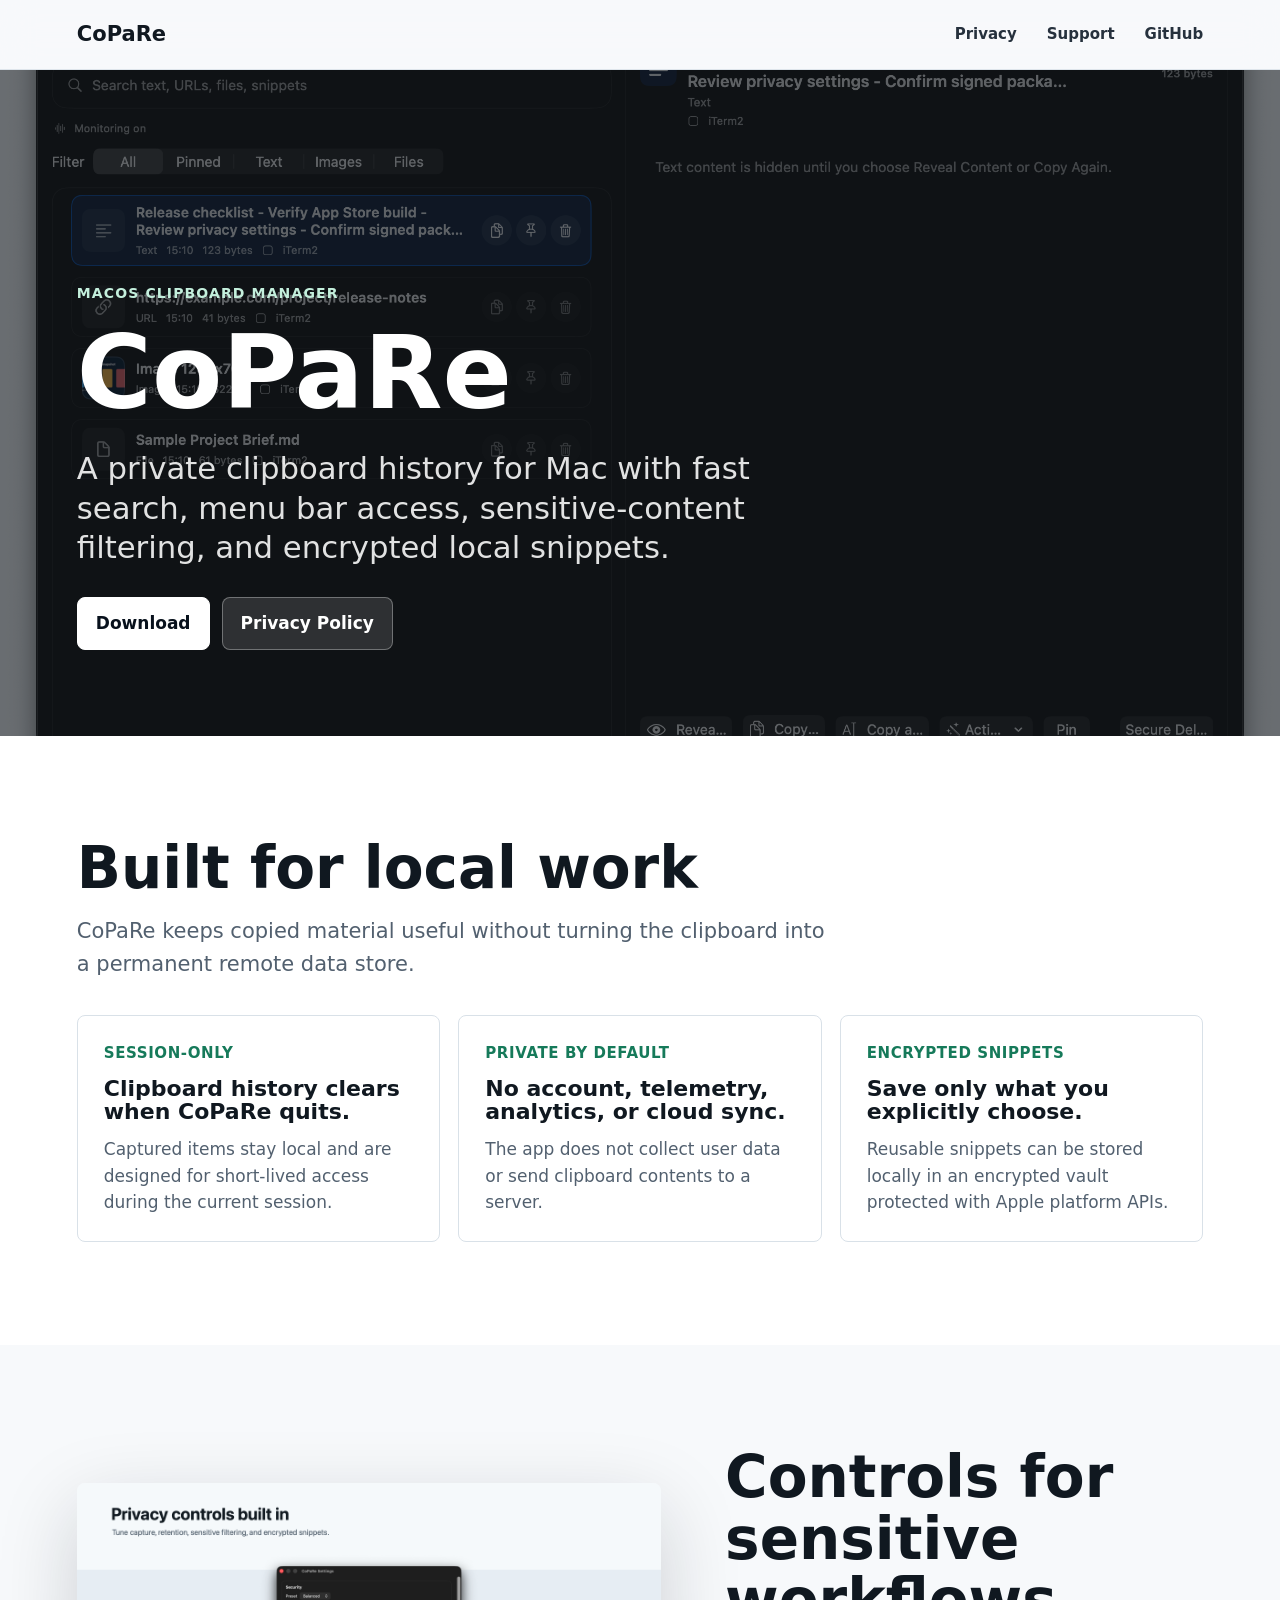
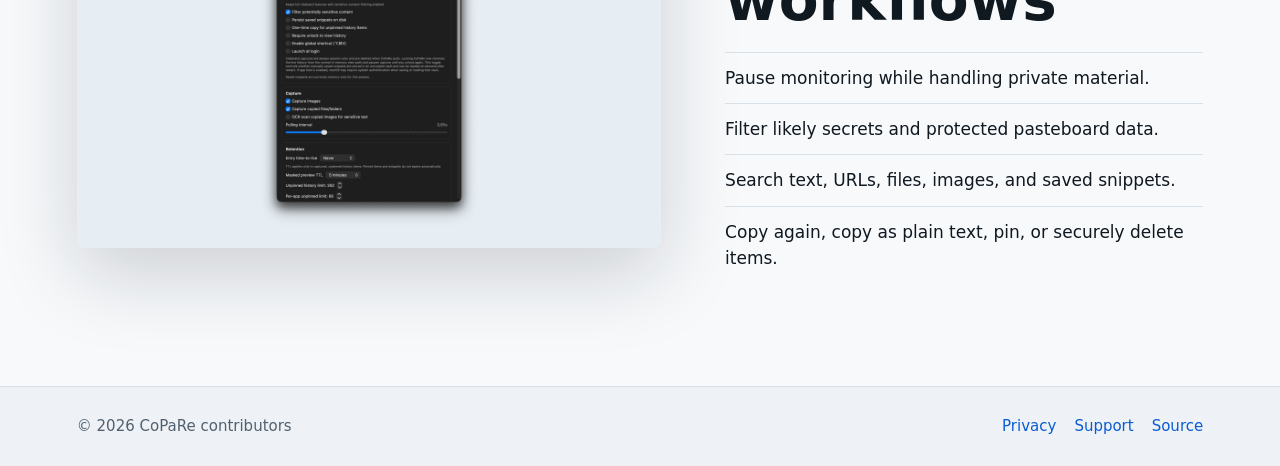
==== site/index.html @ c4c924b7 "docs: add public CoPaRe website pages" ====
<!doctype html>
<html lang="en">
  <head>
    <meta charset="utf-8">
    <meta name="viewport" content="width=device-width, initial-scale=1">
    <title>CoPaRe - Private clipboard for Mac</title>
    <meta name="description" content="CoPaRe is a privacy-first clipboard manager for macOS with session-only history, fast search, menu bar access, and encrypted local snippets.">
    <link rel="canonical" href="https://copare.boscolo.io/">
    <link rel="stylesheet" href="styles.css">
  </head>
  <body>
    <header class="site-header">
      <a class="brand" href="/">CoPaRe</a>
      <nav class="nav" aria-label="Primary navigation">
        <a href="/privacy/">Privacy</a>
        <a href="/support/">Support</a>
        <a href="https://github.com/mane/CoPaRe">GitHub</a>
      </nav>
    </header>

    <main>
      <section class="hero">
        <div class="hero-content">
          <p class="eyebrow">macOS clipboard manager</p>
          <h1>CoPaRe</h1>
          <p class="lead">A private clipboard history for Mac with fast search, menu bar access, sensitive-content filtering, and encrypted local snippets.</p>
          <div class="actions">
            <a class="button primary" href="https://github.com/mane/CoPaRe/releases/latest">Download</a>
            <a class="button" href="/privacy/">Privacy Policy</a>
          </div>
        </div>
      </section>

      <section class="section white">
        <div class="section-heading">
          <h2>Built for local work</h2>
          <p>CoPaRe keeps copied material useful without turning the clipboard into a permanent remote data store.</p>
        </div>
        <div class="feature-grid">
          <article class="feature">
            <strong>Session-only</strong>
            <h3>Clipboard history clears when CoPaRe quits.</h3>
            <p>Captured items stay local and are designed for short-lived access during the current session.</p>
          </article>
          <article class="feature">
            <strong>Private by default</strong>
            <h3>No account, telemetry, analytics, or cloud sync.</h3>
            <p>The app does not collect user data or send clipboard contents to a server.</p>
          </article>
          <article class="feature">
            <strong>Encrypted snippets</strong>
            <h3>Save only what you explicitly choose.</h3>
            <p>Reusable snippets can be stored locally in an encrypted vault protected with Apple platform APIs.</p>
          </article>
        </div>
      </section>

      <section class="section">
        <div class="showcase">
          <img src="assets/copare-privacy-controls.png" alt="CoPaRe privacy and capture settings">
          <div>
            <h2>Controls for sensitive workflows</h2>
            <ul class="plain-list">
              <li>Pause monitoring while handling private material.</li>
              <li>Filter likely secrets and protected pasteboard data.</li>
              <li>Search text, URLs, files, images, and saved snippets.</li>
              <li>Copy again, copy as plain text, pin, or securely delete items.</li>
            </ul>
          </div>
        </div>
      </section>
    </main>

    <footer class="site-footer">
      <span>© 2026 CoPaRe contributors</span>
      <div class="footer-links">
        <a href="/privacy/">Privacy</a>
        <a href="/support/">Support</a>
        <a href="https://github.com/mane/CoPaRe">Source</a>
      </div>
    </footer>
  </body>
</html>
---- site/styles.css ----
:root {
  color-scheme: light;
  --bg: #f7f9fb;
  --surface: #ffffff;
  --ink: #101820;
  --muted: #52606f;
  --line: #d9e1e8;
  --blue: #0a5bd3;
  --green: #167a5a;
  --amber: #9a5b12;
  --shadow: 0 26px 80px rgba(16, 24, 32, 0.18);
  font-family: Inter, ui-sans-serif, system-ui, -apple-system, BlinkMacSystemFont, "Segoe UI", sans-serif;
}

* {
  box-sizing: border-box;
}

html {
  scroll-behavior: smooth;
}

body {
  margin: 0;
  background: var(--bg);
  color: var(--ink);
  font-size: 17px;
  line-height: 1.55;
}

a {
  color: var(--blue);
  text-decoration: none;
}

a:hover {
  text-decoration: underline;
}

.site-header {
  position: sticky;
  top: 0;
  z-index: 10;
  display: flex;
  align-items: center;
  justify-content: space-between;
  gap: 24px;
  padding: 18px clamp(22px, 6vw, 88px);
  background: rgba(247, 249, 251, 0.88);
  border-bottom: 1px solid rgba(217, 225, 232, 0.8);
  backdrop-filter: blur(18px);
}

.brand {
  color: var(--ink);
  font-size: 21px;
  font-weight: 800;
  letter-spacing: 0;
}

.nav {
  display: flex;
  align-items: center;
  gap: clamp(14px, 3vw, 30px);
  font-size: 15px;
  font-weight: 700;
}

.nav a {
  color: #26313d;
}

.hero {
  position: relative;
  min-height: 74svh;
  display: flex;
  align-items: end;
  padding: 0 clamp(22px, 6vw, 88px) clamp(42px, 8vw, 86px);
  overflow: hidden;
  background-image: url("assets/copare-main.png");
  background-position: center 62%;
  background-size: cover;
}

.hero::before {
  content: "";
  position: absolute;
  inset: 0;
  background: rgba(5, 9, 14, 0.58);
}

.hero-content {
  position: relative;
  max-width: 820px;
  color: white;
}

.eyebrow {
  margin: 0 0 14px;
  color: #c4f0dd;
  font-size: 14px;
  font-weight: 800;
  letter-spacing: 0.08em;
  text-transform: uppercase;
}

h1,
h2,
h3 {
  margin: 0;
  line-height: 1.06;
  letter-spacing: 0;
}

h1 {
  font-size: clamp(52px, 8vw, 112px);
}

h2 {
  font-size: clamp(32px, 4.8vw, 58px);
}

h3 {
  font-size: 22px;
}

.lead {
  max-width: 760px;
  margin: 22px 0 0;
  color: rgba(255, 255, 255, 0.88);
  font-size: clamp(21px, 2.4vw, 31px);
  line-height: 1.28;
}

.actions {
  display: flex;
  flex-wrap: wrap;
  gap: 12px;
  margin-top: 30px;
}

.button {
  display: inline-flex;
  align-items: center;
  justify-content: center;
  min-height: 46px;
  padding: 12px 18px;
  border: 1px solid rgba(255, 255, 255, 0.32);
  border-radius: 8px;
  color: white;
  background: rgba(255, 255, 255, 0.13);
  font-weight: 800;
  text-decoration: none;
}

.button:hover {
  background: rgba(255, 255, 255, 0.2);
  text-decoration: none;
}

.button.primary {
  color: #08111c;
  background: white;
  border-color: white;
}

.section {
  padding: clamp(54px, 8vw, 104px) clamp(22px, 6vw, 88px);
}

.section.white {
  background: var(--surface);
}

.section-heading {
  max-width: 920px;
  margin-bottom: 34px;
}

.section-heading p {
  max-width: 760px;
  margin: 16px 0 0;
  color: var(--muted);
  font-size: 21px;
}

.feature-grid {
  display: grid;
  grid-template-columns: repeat(3, minmax(0, 1fr));
  gap: 18px;
}

.feature {
  min-height: 214px;
  padding: 26px;
  border: 1px solid var(--line);
  border-radius: 8px;
  background: var(--surface);
}

.feature strong {
  display: block;
  color: var(--green);
  font-size: 15px;
  letter-spacing: 0.04em;
  text-transform: uppercase;
}

.feature h3 {
  margin-top: 12px;
}

.feature p {
  margin: 13px 0 0;
  color: var(--muted);
}

.showcase {
  display: grid;
  grid-template-columns: minmax(0, 1.1fr) minmax(320px, 0.9fr);
  align-items: center;
  gap: clamp(28px, 5vw, 76px);
}

.showcase img {
  width: 100%;
  height: auto;
  border-radius: 8px;
  box-shadow: var(--shadow);
}

.plain-list {
  margin: 20px 0 0;
  padding: 0;
  list-style: none;
}

.plain-list li {
  padding: 12px 0;
  border-top: 1px solid var(--line);
}

.page-main {
  max-width: 980px;
  margin: 0 auto;
  padding: clamp(46px, 7vw, 86px) 22px 80px;
}

.page-main h1 {
  font-size: clamp(44px, 7vw, 78px);
}

.page-main .eyebrow {
  color: var(--green);
}

.page-lead {
  margin: 18px 0 34px;
  color: var(--muted);
  font-size: 22px;
}

.content-section {
  padding: 30px 0;
  border-top: 1px solid var(--line);
}

.content-section h2,
.support-option h2 {
  font-size: 30px;
}

.content-section p,
.content-section li {
  color: #354250;
}

.content-section ul {
  padding-left: 22px;
}

.callout {
  margin: 28px 0;
  padding: 22px 24px;
  border-left: 5px solid var(--green);
  background: #eef7f2;
  color: #233126;
}

.support-options {
  display: grid;
  grid-template-columns: repeat(2, minmax(0, 1fr));
  gap: 18px;
}

.support-option {
  padding: 24px;
  border: 1px solid var(--line);
  border-radius: 8px;
  background: var(--surface);
}

.site-footer {
  display: flex;
  flex-wrap: wrap;
  justify-content: space-between;
  gap: 18px;
  padding: 28px clamp(22px, 6vw, 88px);
  color: var(--muted);
  background: #eef2f6;
  border-top: 1px solid var(--line);
  font-size: 15px;
}

.footer-links {
  display: flex;
  flex-wrap: wrap;
  gap: 18px;
}

@media (max-width: 860px) {
  .site-header {
    align-items: flex-start;
    flex-direction: column;
  }

  .hero {
    min-height: 72svh;
    background-position: 58% center;
  }

  .feature-grid,
  .showcase,
  .support-options {
    grid-template-columns: 1fr;
  }
}

@media (max-width: 560px) {
  body {
    font-size: 16px;
  }

  .nav {
    width: 100%;
    justify-content: space-between;
    gap: 10px;
    font-size: 14px;
  }

  .actions {
    flex-direction: column;
  }

  .button {
    width: 100%;
  }
}
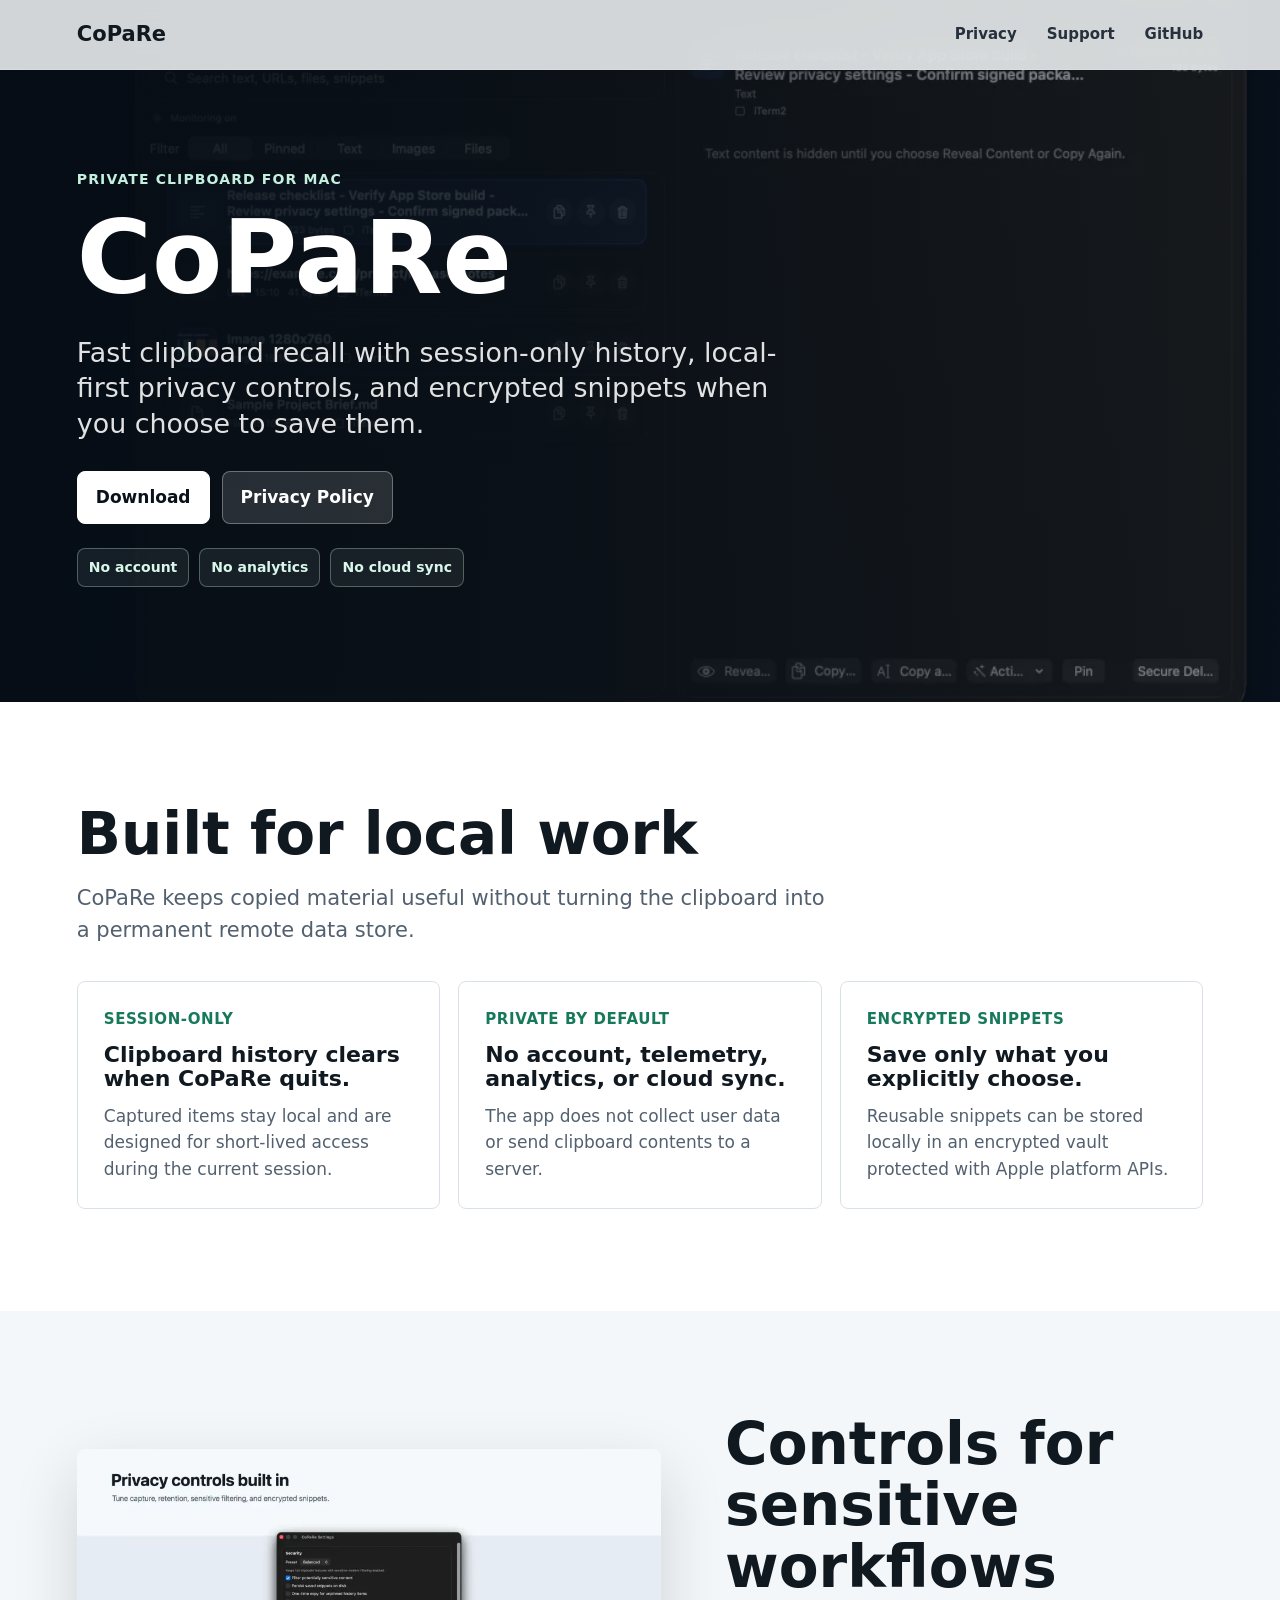
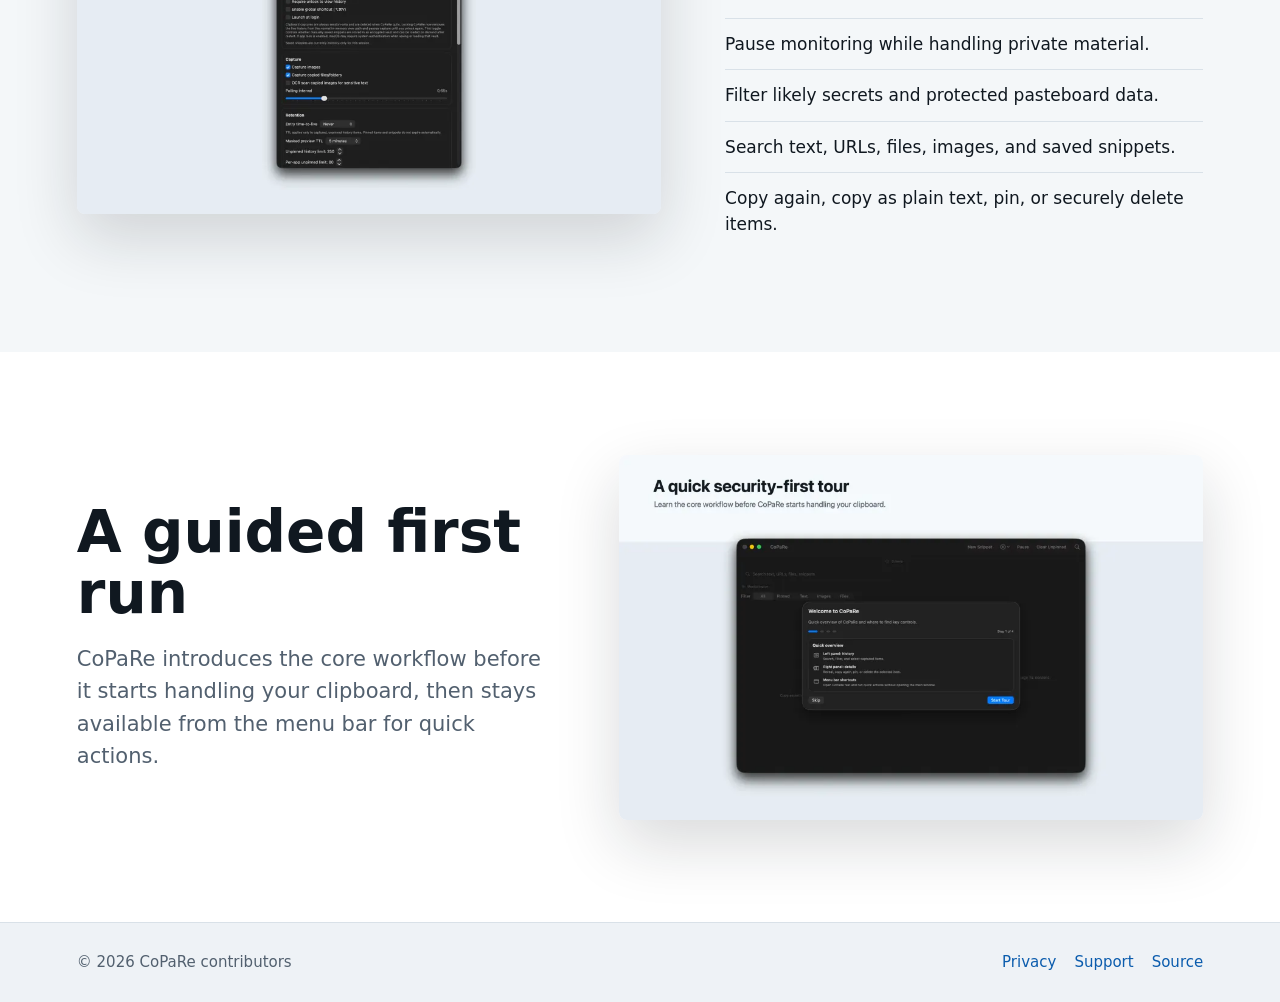
==== commit 09cd4976: "docs: optimize public site visuals and assets" ====
--- a/site/index.html
+++ b/site/index.html
@@ -21,13 +21,18 @@
     <main>
       <section class="hero">
         <div class="hero-content">
-          <p class="eyebrow">macOS clipboard manager</p>
+          <p class="eyebrow">Private clipboard for Mac</p>
           <h1>CoPaRe</h1>
-          <p class="lead">A private clipboard history for Mac with fast search, menu bar access, sensitive-content filtering, and encrypted local snippets.</p>
+          <p class="lead">Fast clipboard recall with session-only history, local-first privacy controls, and encrypted snippets when you choose to save them.</p>
           <div class="actions">
             <a class="button primary" href="https://github.com/mane/CoPaRe/releases/latest">Download</a>
             <a class="button" href="/privacy/">Privacy Policy</a>
           </div>
+          <ul class="hero-points" aria-label="CoPaRe highlights">
+            <li>No account</li>
+            <li>No analytics</li>
+            <li>No cloud sync</li>
+          </ul>
         </div>
       </section>
 
@@ -57,7 +62,15 @@
 
       <section class="section">
         <div class="showcase">
-          <img src="assets/copare-privacy-controls.png" alt="CoPaRe privacy and capture settings">
+          <img
+            src="assets/optimized/copare-privacy-controls-960.webp"
+            srcset="assets/optimized/copare-privacy-controls-960.webp 960w, assets/optimized/copare-privacy-controls-1440.webp 1440w"
+            sizes="(max-width: 860px) 100vw, 52vw"
+            width="1440"
+            height="900"
+            loading="lazy"
+            decoding="async"
+            alt="CoPaRe privacy and capture settings">
           <div>
             <h2>Controls for sensitive workflows</h2>
             <ul class="plain-list">
@@ -67,6 +80,24 @@
               <li>Copy again, copy as plain text, pin, or securely delete items.</li>
             </ul>
           </div>
+        </div>
+      </section>
+
+      <section class="section white">
+        <div class="showcase reverse">
+          <div>
+            <h2>A guided first run</h2>
+            <p class="section-copy">CoPaRe introduces the core workflow before it starts handling your clipboard, then stays available from the menu bar for quick actions.</p>
+          </div>
+          <img
+            src="assets/optimized/copare-onboarding-960.webp"
+            srcset="assets/optimized/copare-onboarding-960.webp 960w, assets/optimized/copare-onboarding-1440.webp 1440w"
+            sizes="(max-width: 860px) 100vw, 52vw"
+            width="1440"
+            height="900"
+            loading="lazy"
+            decoding="async"
+            alt="CoPaRe onboarding tour">
         </div>
       </section>
     </main>
--- a/site/styles.css
+++ b/site/styles.css
@@ -1,14 +1,14 @@
 :root {
   color-scheme: light;
-  --bg: #f7f9fb;
+  --bg: #f4f7f9;
   --surface: #ffffff;
   --ink: #101820;
   --muted: #52606f;
   --line: #d9e1e8;
-  --blue: #0a5bd3;
+  --blue: #0b5cad;
   --green: #167a5a;
   --amber: #9a5b12;
-  --shadow: 0 26px 80px rgba(16, 24, 32, 0.18);
+  --shadow: 0 24px 64px rgba(16, 24, 32, 0.16);
   font-family: Inter, ui-sans-serif, system-ui, -apple-system, BlinkMacSystemFont, "Segoe UI", sans-serif;
 }
 
@@ -38,16 +38,18 @@
 }
 
 .site-header {
-  position: sticky;
+  position: fixed;
   top: 0;
+  left: 0;
+  right: 0;
   z-index: 10;
   display: flex;
   align-items: center;
   justify-content: space-between;
   gap: 24px;
   padding: 18px clamp(22px, 6vw, 88px);
-  background: rgba(247, 249, 251, 0.88);
-  border-bottom: 1px solid rgba(217, 225, 232, 0.8);
+  background: rgba(244, 247, 249, 0.86);
+  border-bottom: 1px solid rgba(217, 225, 232, 0.72);
   backdrop-filter: blur(18px);
 }
 
@@ -72,26 +74,33 @@
 
 .hero {
   position: relative;
-  min-height: 74svh;
-  display: flex;
-  align-items: end;
-  padding: 0 clamp(22px, 6vw, 88px) clamp(42px, 8vw, 86px);
+  min-height: 78svh;
+  display: flex;
+  align-items: center;
+  padding: 98px clamp(22px, 6vw, 88px) 44px;
   overflow: hidden;
-  background-image: url("assets/copare-main.png");
-  background-position: center 62%;
-  background-size: cover;
+  background-color: #08111c;
+  background-image:
+    linear-gradient(90deg, rgba(5, 12, 20, 0.94) 0%, rgba(5, 12, 20, 0.76) 42%, rgba(5, 12, 20, 0.18) 100%),
+    image-set(
+      url("assets/optimized/copare-main-960.webp") 1x,
+      url("assets/optimized/copare-main-1440.webp") 2x
+    );
+  background-position: center, right 54%;
+  background-repeat: no-repeat;
+  background-size: cover, min(1320px, 92vw) auto;
 }
 
 .hero::before {
   content: "";
   position: absolute;
   inset: 0;
-  background: rgba(5, 9, 14, 0.58);
+  background: linear-gradient(180deg, rgba(8, 17, 28, 0.1), rgba(8, 17, 28, 0.22));
 }
 
 .hero-content {
   position: relative;
-  max-width: 820px;
+  max-width: 760px;
   color: white;
 }
 
@@ -113,7 +122,7 @@
 }
 
 h1 {
-  font-size: clamp(52px, 8vw, 112px);
+  font-size: clamp(54px, 8vw, 104px);
 }
 
 h2 {
@@ -125,11 +134,11 @@
 }
 
 .lead {
-  max-width: 760px;
+  max-width: 720px;
   margin: 22px 0 0;
   color: rgba(255, 255, 255, 0.88);
-  font-size: clamp(21px, 2.4vw, 31px);
-  line-height: 1.28;
+  font-size: clamp(20px, 2.1vw, 28px);
+  line-height: 1.32;
 }
 
 .actions {
@@ -164,6 +173,25 @@
   border-color: white;
 }
 
+.hero-points {
+  display: flex;
+  flex-wrap: wrap;
+  gap: 10px;
+  margin: 24px 0 0;
+  padding: 0;
+  list-style: none;
+}
+
+.hero-points li {
+  padding: 8px 11px;
+  border: 1px solid rgba(196, 240, 221, 0.32);
+  border-radius: 8px;
+  color: #d8f7ea;
+  background: rgba(196, 240, 221, 0.08);
+  font-size: 14px;
+  font-weight: 800;
+}
+
 .section {
   padding: clamp(54px, 8vw, 104px) clamp(22px, 6vw, 88px);
 }
@@ -222,11 +250,21 @@
   gap: clamp(28px, 5vw, 76px);
 }
 
+.showcase.reverse {
+  grid-template-columns: minmax(320px, 0.9fr) minmax(0, 1.1fr);
+}
+
 .showcase img {
   width: 100%;
   height: auto;
   border-radius: 8px;
   box-shadow: var(--shadow);
+}
+
+.section-copy {
+  margin: 18px 0 0;
+  color: var(--muted);
+  font-size: 21px;
 }
 
 .plain-list {
@@ -322,15 +360,25 @@
   .site-header {
     align-items: flex-start;
     flex-direction: column;
+    position: static;
   }
 
   .hero {
-    min-height: 72svh;
-    background-position: 58% center;
+    min-height: 76svh;
+    padding-top: 54px;
+    background-image:
+      linear-gradient(180deg, rgba(5, 12, 20, 0.88) 0%, rgba(5, 12, 20, 0.78) 48%, rgba(5, 12, 20, 0.36) 100%),
+      image-set(
+        url("assets/optimized/copare-main-960.webp") 1x,
+        url("assets/optimized/copare-main-1440.webp") 2x
+      );
+    background-position: center, 58% center;
+    background-size: cover, auto 78%;
   }
 
   .feature-grid,
   .showcase,
+  .showcase.reverse,
   .support-options {
     grid-template-columns: 1fr;
   }
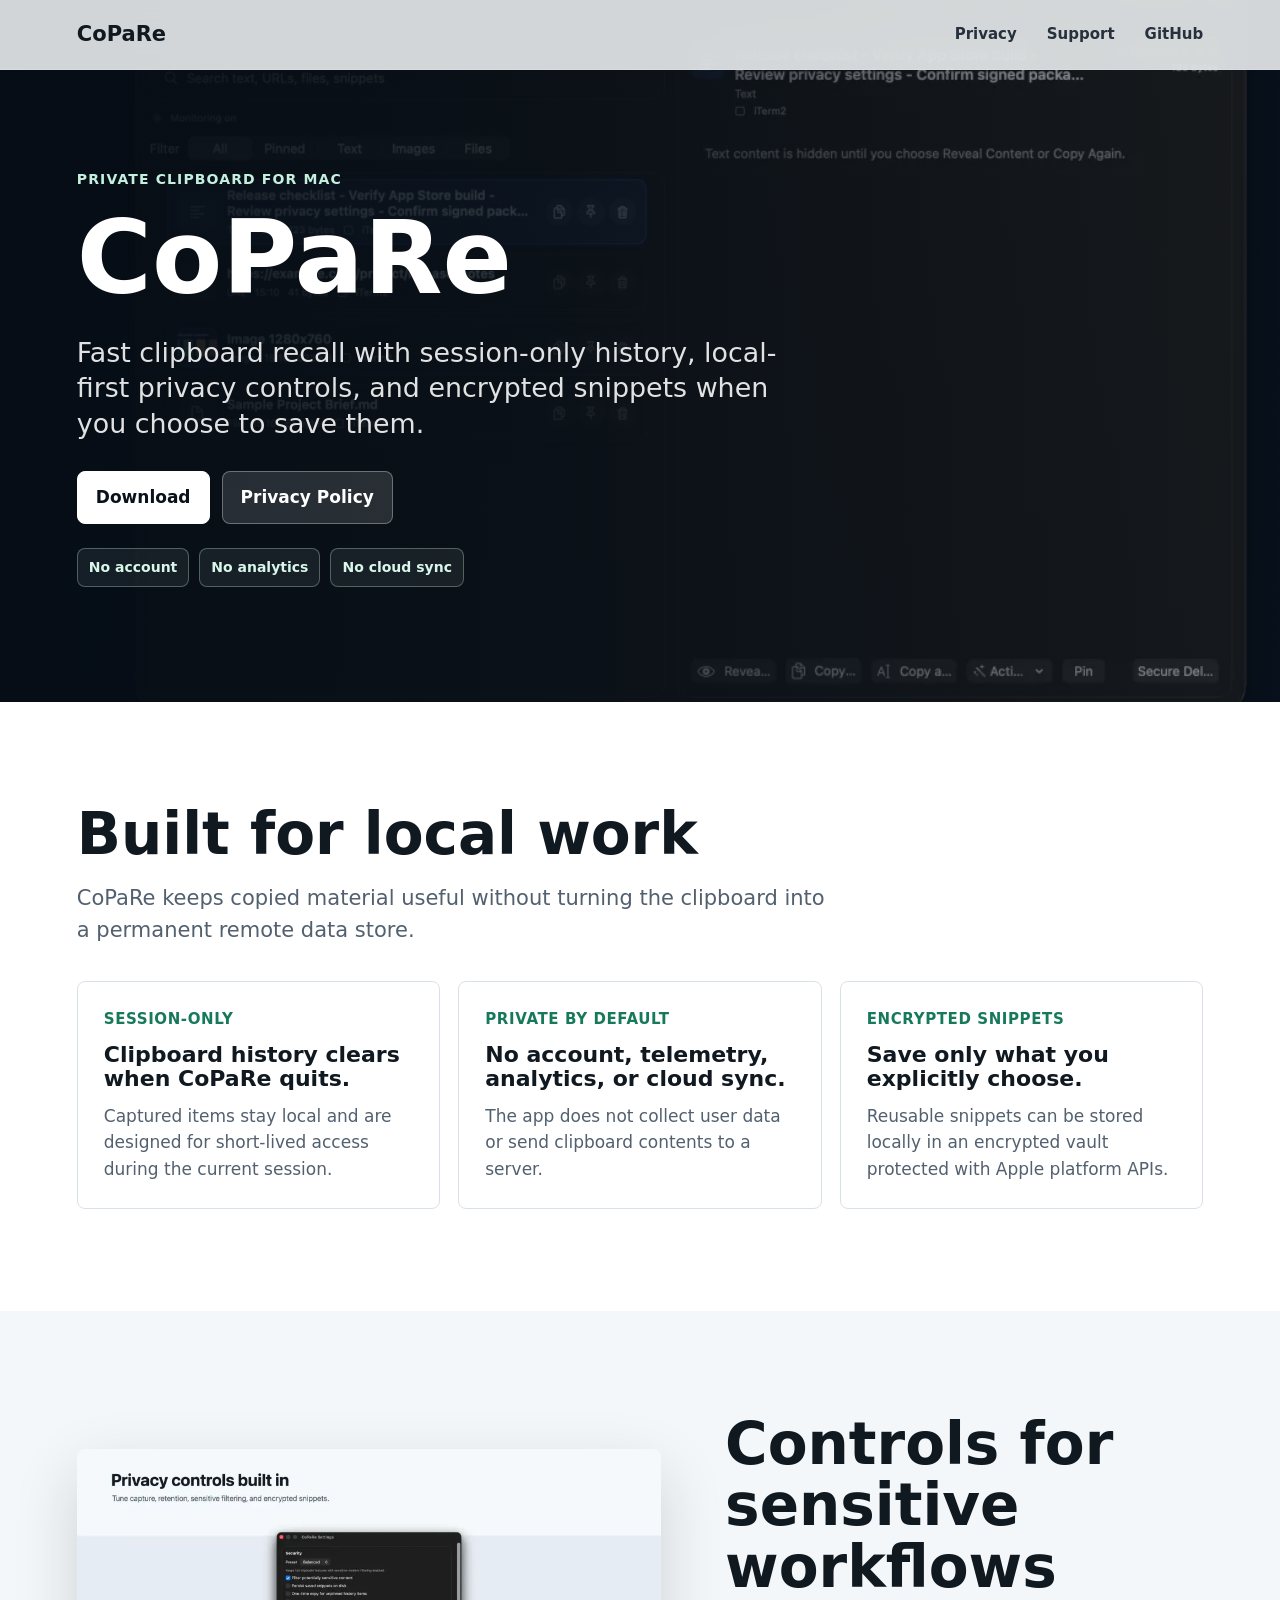
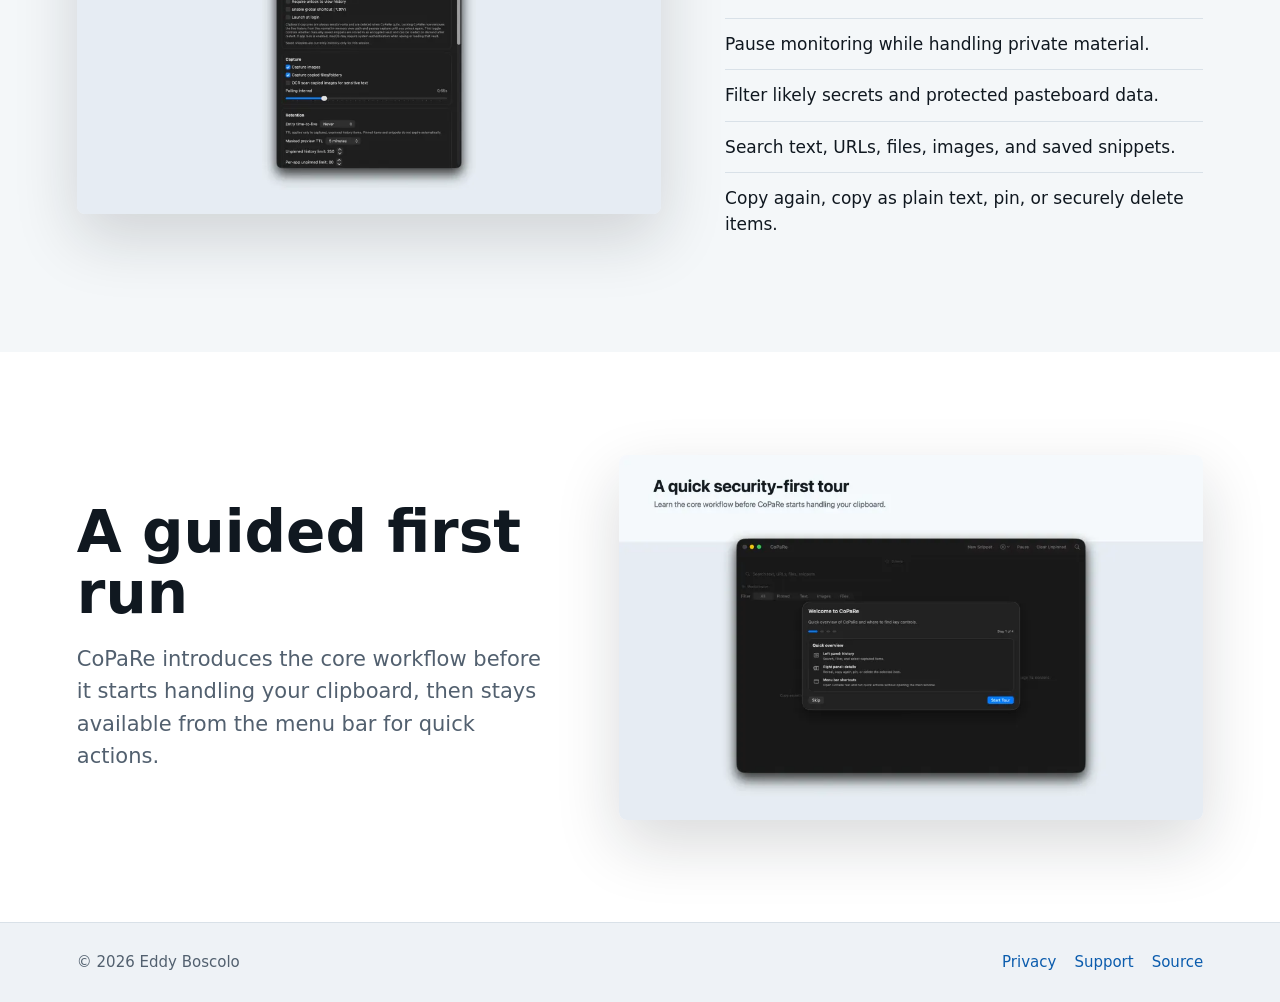
==== commit e7040820: "docs: update copyright owner" ====
--- a/site/index.html
+++ b/site/index.html
@@ -103,7 +103,7 @@
     </main>
 
     <footer class="site-footer">
-      <span>© 2026 CoPaRe contributors</span>
+      <span>© 2026 Eddy Boscolo</span>
       <div class="footer-links">
         <a href="/privacy/">Privacy</a>
         <a href="/support/">Support</a>
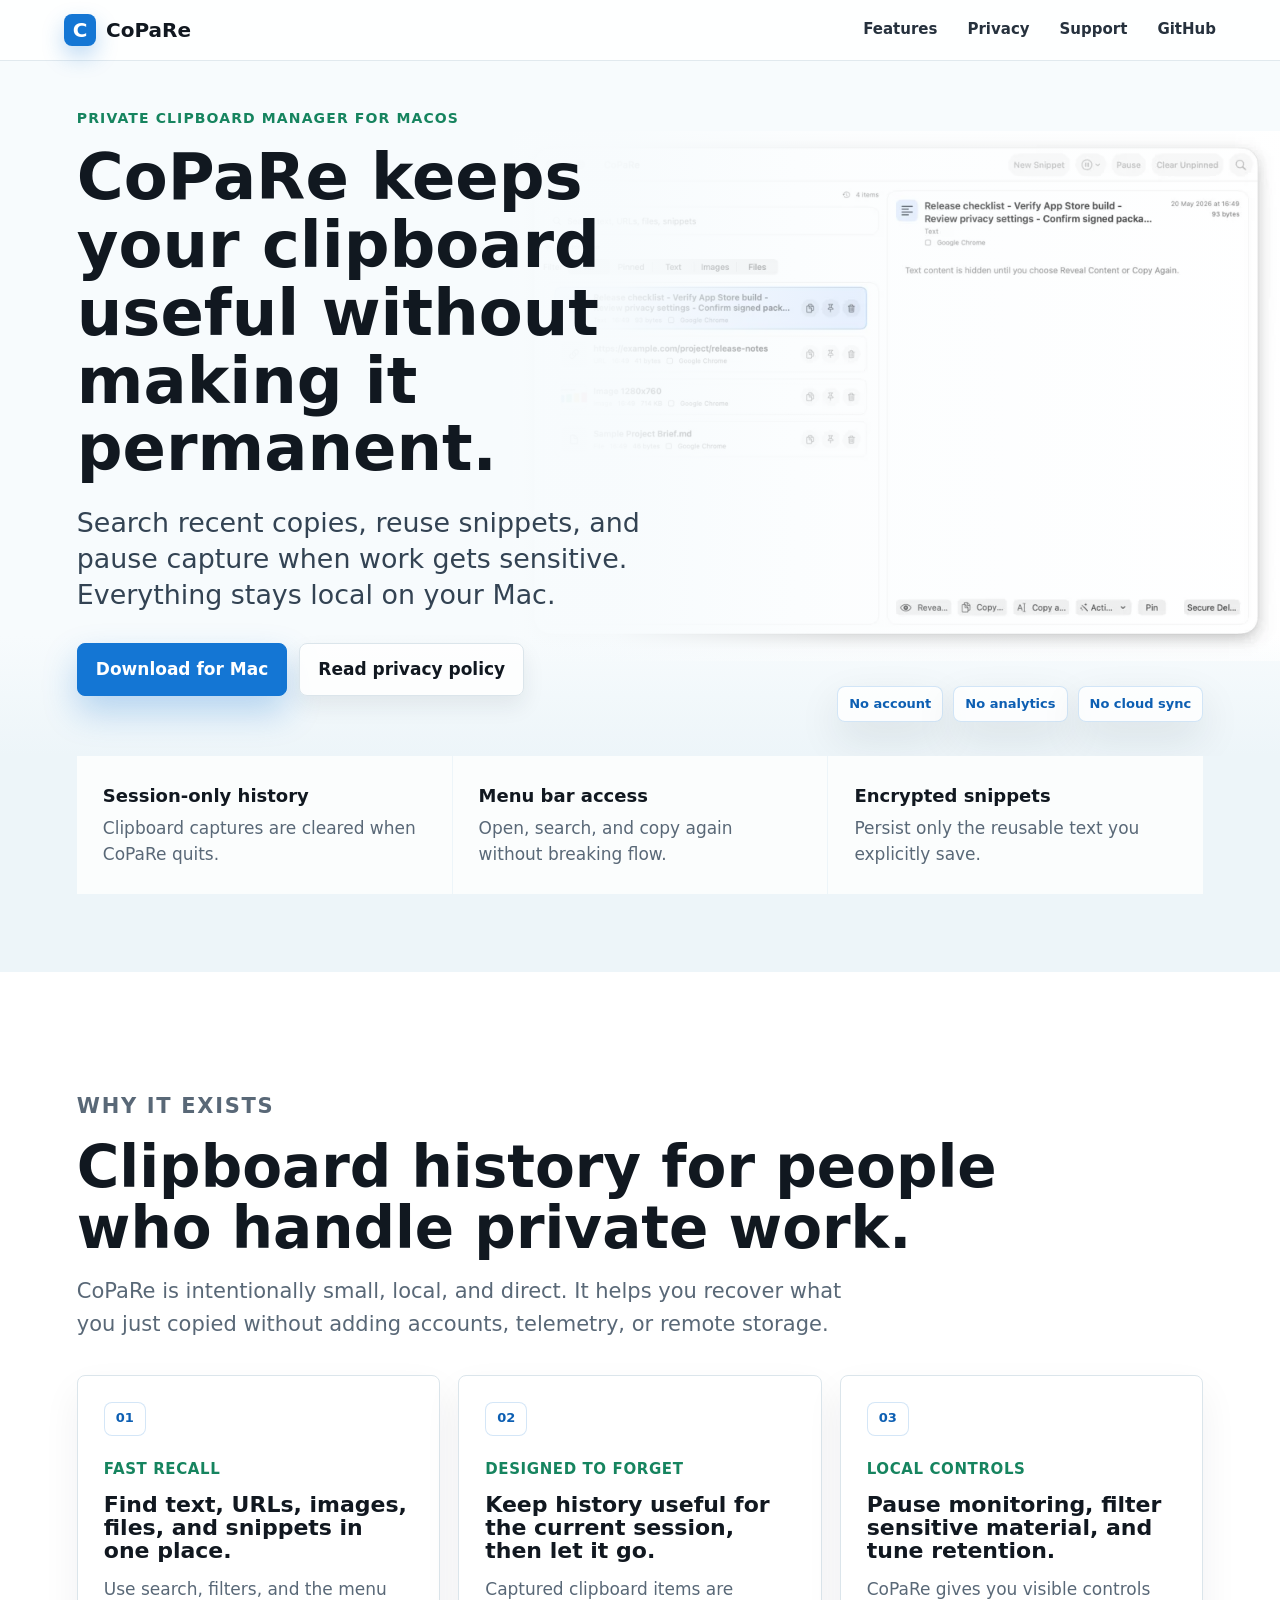
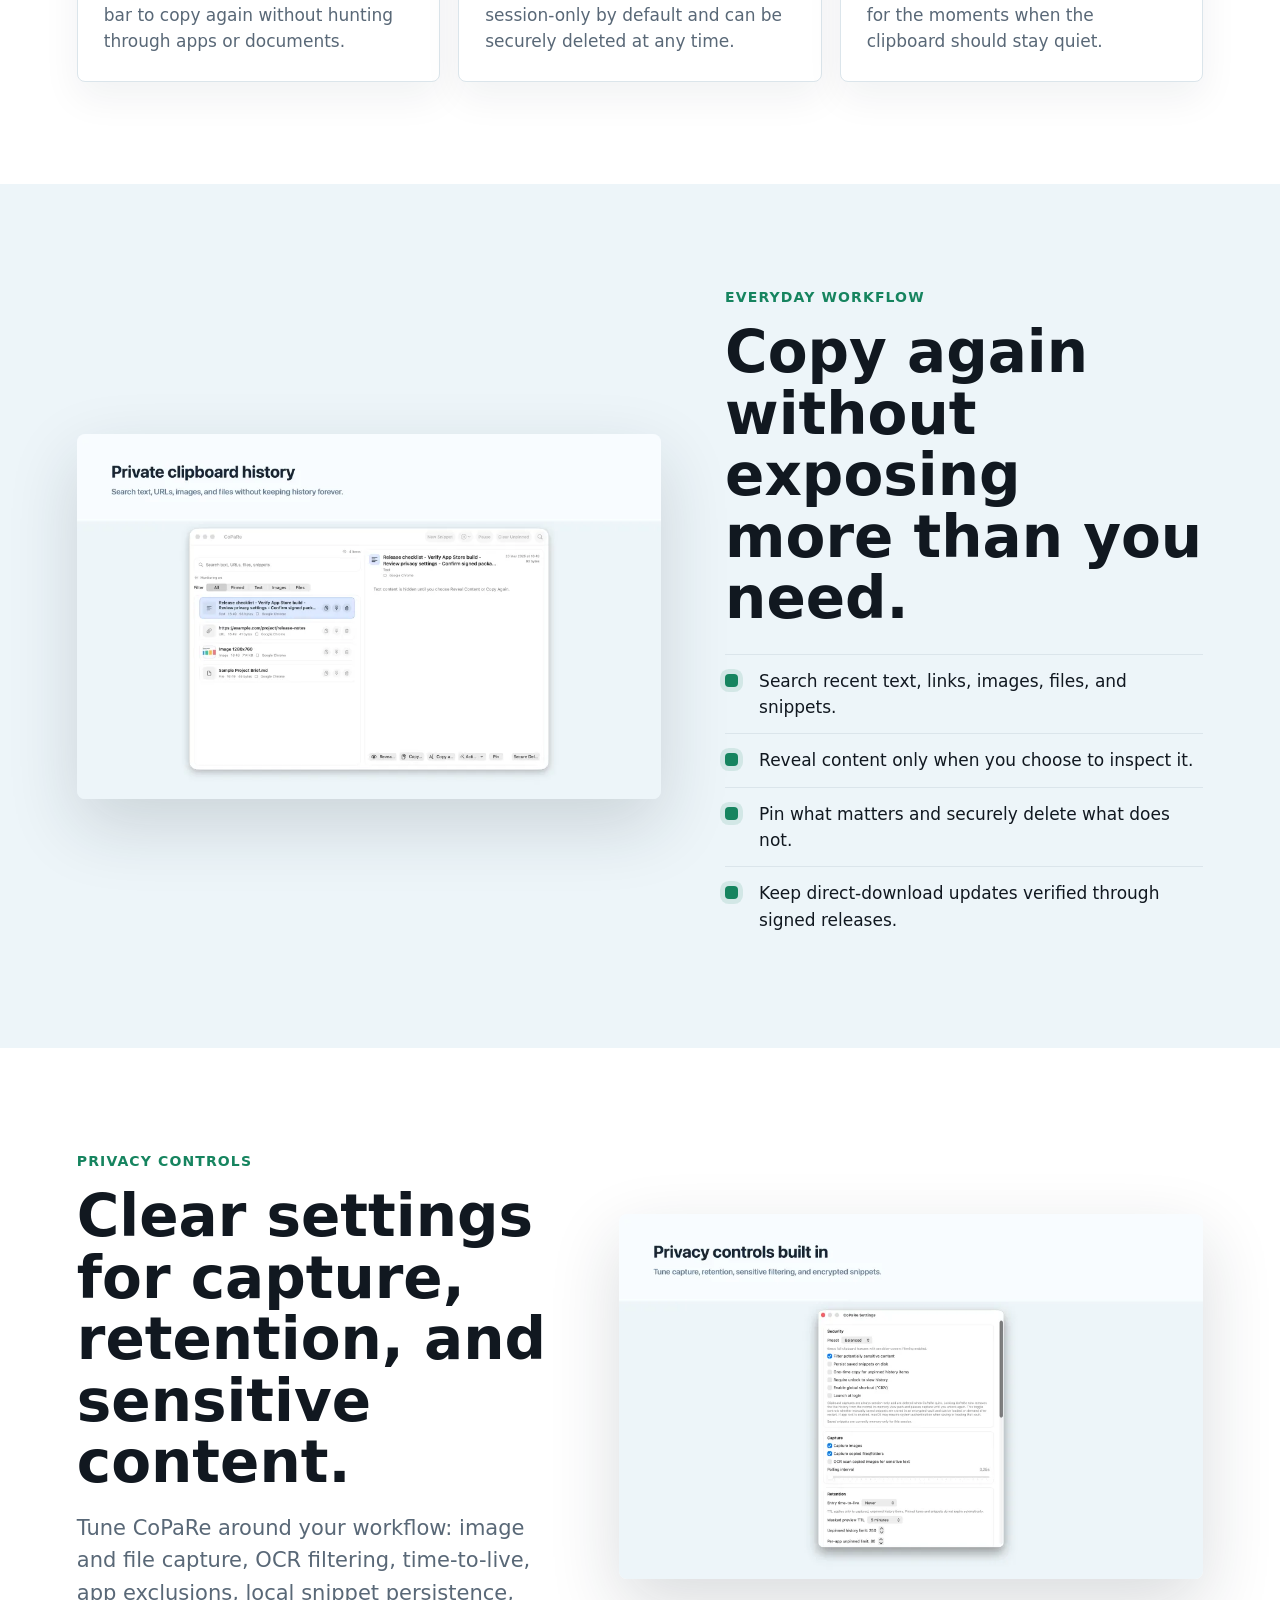
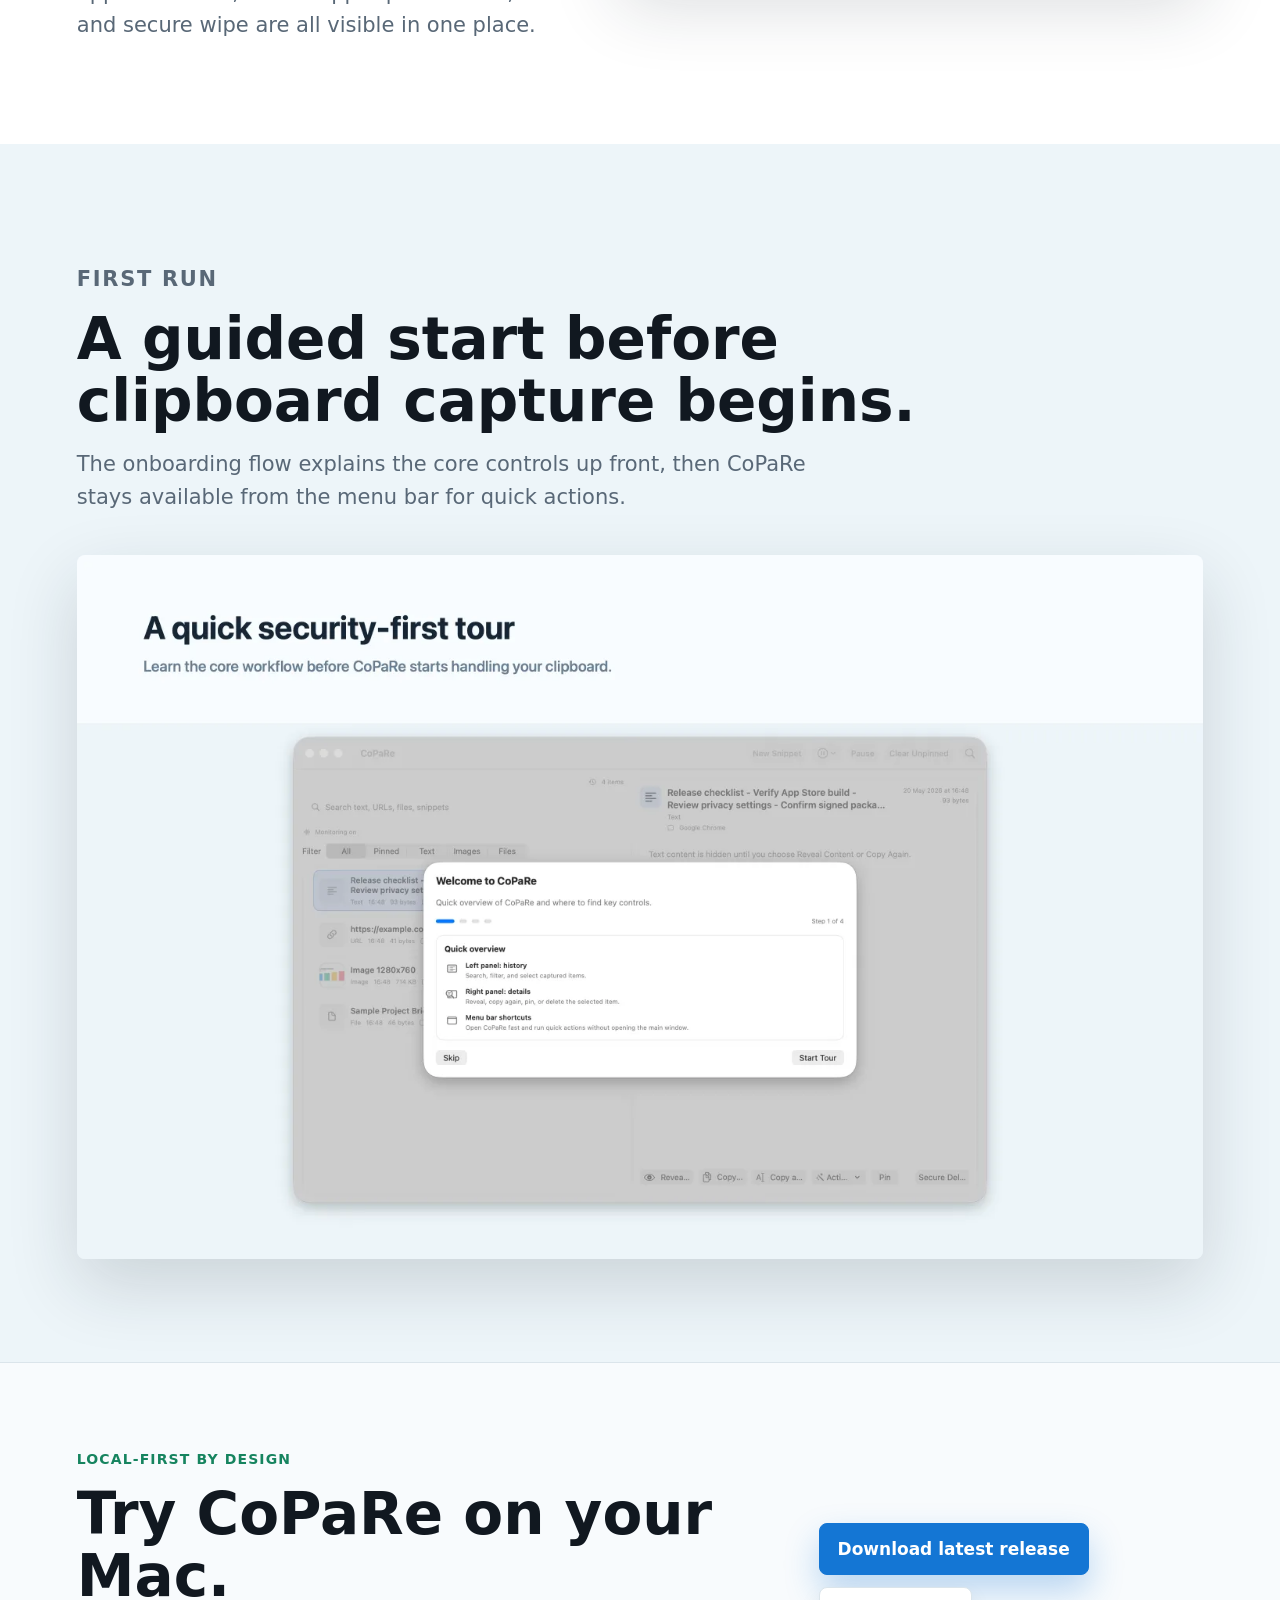
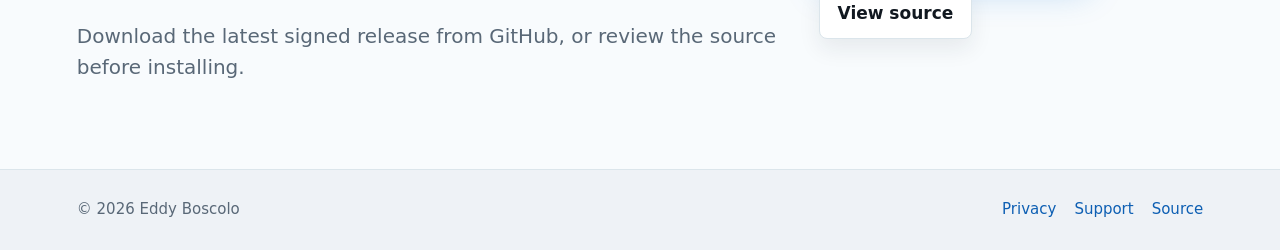
==== commit 4caccf14: "site: refresh light landing page" ====
--- a/site/index.html
+++ b/site/index.html
@@ -6,12 +6,17 @@
     <title>CoPaRe - Private clipboard for Mac</title>
     <meta name="description" content="CoPaRe is a privacy-first clipboard manager for macOS with session-only history, fast search, menu bar access, and encrypted local snippets.">
     <link rel="canonical" href="https://copare.boscolo.io/">
+    <link rel="icon" href="/favicon.svg" type="image/svg+xml">
     <link rel="stylesheet" href="styles.css">
   </head>
   <body>
     <header class="site-header">
-      <a class="brand" href="/">CoPaRe</a>
+      <a class="brand" href="/" aria-label="CoPaRe home">
+        <span class="brand-mark">C</span>
+        <span>CoPaRe</span>
+      </a>
       <nav class="nav" aria-label="Primary navigation">
+        <a href="#features">Features</a>
         <a href="/privacy/">Privacy</a>
         <a href="/support/">Support</a>
         <a href="https://github.com/mane/CoPaRe">GitHub</a>
@@ -21,63 +26,87 @@
     <main>
       <section class="hero">
         <div class="hero-content">
-          <p class="eyebrow">Private clipboard for Mac</p>
-          <h1>CoPaRe</h1>
-          <p class="lead">Fast clipboard recall with session-only history, local-first privacy controls, and encrypted snippets when you choose to save them.</p>
-          <div class="actions">
-            <a class="button primary" href="https://github.com/mane/CoPaRe/releases/latest">Download</a>
-            <a class="button" href="/privacy/">Privacy Policy</a>
+          <p class="eyebrow">Private clipboard manager for macOS</p>
+          <h1>CoPaRe keeps your clipboard useful without making it permanent.</h1>
+          <p class="lead">Search recent copies, reuse snippets, and pause capture when work gets sensitive. Everything stays local on your Mac.</p>
+          <div class="actions" aria-label="Primary actions">
+            <a class="button primary" href="https://github.com/mane/CoPaRe/releases/latest">Download for Mac</a>
+            <a class="button" href="/privacy/">Read privacy policy</a>
           </div>
-          <ul class="hero-points" aria-label="CoPaRe highlights">
-            <li>No account</li>
-            <li>No analytics</li>
-            <li>No cloud sync</li>
-          </ul>
+        </div>
+
+        <div class="hero-proof" aria-label="CoPaRe privacy highlights">
+          <span>No account</span>
+          <span>No analytics</span>
+          <span>No cloud sync</span>
         </div>
       </section>
 
-      <section class="section white">
+      <section class="intro-strip" aria-label="CoPaRe essentials">
+        <div>
+          <strong>Session-only history</strong>
+          <span>Clipboard captures are cleared when CoPaRe quits.</span>
+        </div>
+        <div>
+          <strong>Menu bar access</strong>
+          <span>Open, search, and copy again without breaking flow.</span>
+        </div>
+        <div>
+          <strong>Encrypted snippets</strong>
+          <span>Persist only the reusable text you explicitly save.</span>
+        </div>
+      </section>
+
+      <section class="section white" id="features">
         <div class="section-heading">
-          <h2>Built for local work</h2>
-          <p>CoPaRe keeps copied material useful without turning the clipboard into a permanent remote data store.</p>
+          <p class="eyebrow">Why it exists</p>
+          <h2>Clipboard history for people who handle private work.</h2>
+          <p>CoPaRe is intentionally small, local, and direct. It helps you recover what you just copied without adding accounts, telemetry, or remote storage.</p>
         </div>
         <div class="feature-grid">
           <article class="feature">
-            <strong>Session-only</strong>
-            <h3>Clipboard history clears when CoPaRe quits.</h3>
-            <p>Captured items stay local and are designed for short-lived access during the current session.</p>
+            <span class="feature-icon">01</span>
+            <strong>Fast recall</strong>
+            <h3>Find text, URLs, images, files, and snippets in one place.</h3>
+            <p>Use search, filters, and the menu bar to copy again without hunting through apps or documents.</p>
           </article>
           <article class="feature">
-            <strong>Private by default</strong>
-            <h3>No account, telemetry, analytics, or cloud sync.</h3>
-            <p>The app does not collect user data or send clipboard contents to a server.</p>
+            <span class="feature-icon">02</span>
+            <strong>Designed to forget</strong>
+            <h3>Keep history useful for the current session, then let it go.</h3>
+            <p>Captured clipboard items are session-only by default and can be securely deleted at any time.</p>
           </article>
           <article class="feature">
-            <strong>Encrypted snippets</strong>
-            <h3>Save only what you explicitly choose.</h3>
-            <p>Reusable snippets can be stored locally in an encrypted vault protected with Apple platform APIs.</p>
+            <span class="feature-icon">03</span>
+            <strong>Local controls</strong>
+            <h3>Pause monitoring, filter sensitive material, and tune retention.</h3>
+            <p>CoPaRe gives you visible controls for the moments when the clipboard should stay quiet.</p>
           </article>
         </div>
       </section>
 
-      <section class="section">
+      <section class="section product-band">
         <div class="showcase">
-          <img
-            src="assets/optimized/copare-privacy-controls-960.webp"
-            srcset="assets/optimized/copare-privacy-controls-960.webp 960w, assets/optimized/copare-privacy-controls-1440.webp 1440w"
-            sizes="(max-width: 860px) 100vw, 52vw"
-            width="1440"
-            height="900"
-            loading="lazy"
-            decoding="async"
-            alt="CoPaRe privacy and capture settings">
-          <div>
-            <h2>Controls for sensitive workflows</h2>
+          <picture>
+            <source
+              srcset="assets/optimized/copare-main-960.webp 960w, assets/optimized/copare-main-1440.webp 1440w"
+              sizes="(max-width: 900px) 100vw, 58vw">
+            <img
+              src="assets/optimized/copare-main-1440.webp"
+              width="1440"
+              height="900"
+              loading="lazy"
+              decoding="async"
+              alt="CoPaRe light mode clipboard history window with demo clipboard items">
+          </picture>
+          <div class="showcase-copy">
+            <p class="eyebrow">Everyday workflow</p>
+            <h2>Copy again without exposing more than you need.</h2>
             <ul class="plain-list">
-              <li>Pause monitoring while handling private material.</li>
-              <li>Filter likely secrets and protected pasteboard data.</li>
-              <li>Search text, URLs, files, images, and saved snippets.</li>
-              <li>Copy again, copy as plain text, pin, or securely delete items.</li>
+              <li>Search recent text, links, images, files, and snippets.</li>
+              <li>Reveal content only when you choose to inspect it.</li>
+              <li>Pin what matters and securely delete what does not.</li>
+              <li>Keep direct-download updates verified through signed releases.</li>
             </ul>
           </div>
         </div>
@@ -85,19 +114,55 @@
 
       <section class="section white">
         <div class="showcase reverse">
-          <div>
-            <h2>A guided first run</h2>
-            <p class="section-copy">CoPaRe introduces the core workflow before it starts handling your clipboard, then stays available from the menu bar for quick actions.</p>
+          <div class="showcase-copy">
+            <p class="eyebrow">Privacy controls</p>
+            <h2>Clear settings for capture, retention, and sensitive content.</h2>
+            <p class="section-copy">Tune CoPaRe around your workflow: image and file capture, OCR filtering, time-to-live, app exclusions, local snippet persistence, and secure wipe are all visible in one place.</p>
           </div>
+          <picture>
+            <source
+              srcset="assets/optimized/copare-privacy-controls-960.webp 960w, assets/optimized/copare-privacy-controls-1440.webp 1440w"
+              sizes="(max-width: 900px) 100vw, 46vw">
+            <img
+              src="assets/optimized/copare-privacy-controls-1440.webp"
+              width="1440"
+              height="900"
+              loading="lazy"
+              decoding="async"
+              alt="CoPaRe light mode privacy and capture settings">
+          </picture>
+        </div>
+      </section>
+
+      <section class="section split-band">
+        <div class="section-heading compact">
+          <p class="eyebrow">First run</p>
+          <h2>A guided start before clipboard capture begins.</h2>
+          <p>The onboarding flow explains the core controls up front, then CoPaRe stays available from the menu bar for quick actions.</p>
+        </div>
+        <picture class="wide-shot">
+          <source
+            srcset="assets/optimized/copare-onboarding-960.webp 960w, assets/optimized/copare-onboarding-1440.webp 1440w"
+            sizes="100vw">
           <img
-            src="assets/optimized/copare-onboarding-960.webp"
-            srcset="assets/optimized/copare-onboarding-960.webp 960w, assets/optimized/copare-onboarding-1440.webp 1440w"
-            sizes="(max-width: 860px) 100vw, 52vw"
+            src="assets/optimized/copare-onboarding-1440.webp"
             width="1440"
             height="900"
             loading="lazy"
             decoding="async"
-            alt="CoPaRe onboarding tour">
+            alt="CoPaRe light mode onboarding tour">
+        </picture>
+      </section>
+
+      <section class="cta-band">
+        <div>
+          <p class="eyebrow">Local-first by design</p>
+          <h2>Try CoPaRe on your Mac.</h2>
+          <p>Download the latest signed release from GitHub, or review the source before installing.</p>
+        </div>
+        <div class="actions">
+          <a class="button primary" href="https://github.com/mane/CoPaRe/releases/latest">Download latest release</a>
+          <a class="button" href="https://github.com/mane/CoPaRe">View source</a>
         </div>
       </section>
     </main>
--- a/site/styles.css
+++ b/site/styles.css
@@ -1,14 +1,18 @@
 :root {
   color-scheme: light;
-  --bg: #f4f7f9;
-  --surface: #ffffff;
-  --ink: #101820;
-  --muted: #52606f;
-  --line: #d9e1e8;
-  --blue: #0b5cad;
-  --green: #167a5a;
-  --amber: #9a5b12;
-  --shadow: 0 24px 64px rgba(16, 24, 32, 0.16);
+  --bg: #f7fafc;
+  --paper: #ffffff;
+  --soft: #edf5f9;
+  --soft-strong: #dfeef5;
+  --ink: #111820;
+  --muted: #596877;
+  --line: #dbe5eb;
+  --blue: #1476d4;
+  --blue-strong: #0d5fb3;
+  --green: #16845f;
+  --amber: #b66b12;
+  --shadow: 0 26px 70px rgba(23, 37, 50, 0.16);
+  --soft-shadow: 0 16px 42px rgba(23, 37, 50, 0.10);
   font-family: Inter, ui-sans-serif, system-ui, -apple-system, BlinkMacSystemFont, "Segoe UI", sans-serif;
 }
 
@@ -26,10 +30,11 @@
   color: var(--ink);
   font-size: 17px;
   line-height: 1.55;
+  overflow-x: hidden;
 }
 
 a {
-  color: var(--blue);
+  color: var(--blue-strong);
   text-decoration: none;
 }
 
@@ -47,25 +52,43 @@
   align-items: center;
   justify-content: space-between;
   gap: 24px;
-  padding: 18px clamp(22px, 6vw, 88px);
-  background: rgba(244, 247, 249, 0.86);
-  border-bottom: 1px solid rgba(217, 225, 232, 0.72);
+  padding: 14px clamp(20px, 5vw, 84px);
+  background: rgba(255, 255, 255, 0.84);
+  border-bottom: 1px solid rgba(219, 229, 235, 0.82);
   backdrop-filter: blur(18px);
 }
 
 .brand {
+  display: inline-flex;
+  align-items: center;
+  gap: 10px;
   color: var(--ink);
-  font-size: 21px;
+  font-size: 20px;
   font-weight: 800;
   letter-spacing: 0;
 }
 
+.brand:hover {
+  text-decoration: none;
+}
+
+.brand-mark {
+  display: grid;
+  place-items: center;
+  width: 32px;
+  height: 32px;
+  border-radius: 8px;
+  color: white;
+  background: var(--blue);
+  box-shadow: 0 10px 22px rgba(20, 118, 212, 0.28);
+}
+
 .nav {
   display: flex;
   align-items: center;
   gap: clamp(14px, 3vw, 30px);
   font-size: 15px;
-  font-weight: 700;
+  font-weight: 750;
 }
 
 .nav a {
@@ -74,41 +97,72 @@
 
 .hero {
   position: relative;
-  min-height: 78svh;
-  display: flex;
-  align-items: center;
-  padding: 98px clamp(22px, 6vw, 88px) 44px;
+  min-height: min(84svh, 860px);
+  display: flex;
+  align-items: center;
+  padding: 104px clamp(22px, 6vw, 92px) 56px;
   overflow: hidden;
-  background-color: #08111c;
+  background-color: #f7fbfd;
   background-image:
-    linear-gradient(90deg, rgba(5, 12, 20, 0.94) 0%, rgba(5, 12, 20, 0.76) 42%, rgba(5, 12, 20, 0.18) 100%),
+    linear-gradient(90deg, rgba(247, 251, 253, 0.99) 0%, rgba(247, 251, 253, 0.96) 48%, rgba(247, 251, 253, 0.38) 66%, rgba(247, 251, 253, 0.04) 100%),
     image-set(
-      url("assets/optimized/copare-main-960.webp") 1x,
-      url("assets/optimized/copare-main-1440.webp") 2x
+      url("assets/optimized/copare-ui-light-960.webp") 1x,
+      url("assets/optimized/copare-ui-light-1440.webp") 2x
     );
-  background-position: center, right 54%;
+  background-position: center, right 58%;
   background-repeat: no-repeat;
-  background-size: cover, min(1320px, 92vw) auto;
-}
-
-.hero::before {
+  background-size: cover, min(1040px, 60vw) auto;
+}
+
+.hero::after {
   content: "";
   position: absolute;
-  inset: 0;
-  background: linear-gradient(180deg, rgba(8, 17, 28, 0.1), rgba(8, 17, 28, 0.22));
+  left: 0;
+  right: 0;
+  bottom: 0;
+  height: 120px;
+  background: linear-gradient(180deg, rgba(247, 251, 253, 0), #edf5f9);
 }
 
 .hero-content {
   position: relative;
-  max-width: 760px;
-  color: white;
+  z-index: 1;
+  width: 100%;
+  max-width: 660px;
+}
+
+.hero-proof {
+  position: absolute;
+  z-index: 1;
+  right: clamp(22px, 6vw, 92px);
+  bottom: 34px;
+  display: flex;
+  flex-wrap: wrap;
+  justify-content: flex-end;
+  gap: 10px;
+}
+
+.hero-proof span,
+.feature-icon {
+  display: inline-flex;
+  align-items: center;
+  justify-content: center;
+  min-height: 34px;
+  padding: 7px 11px;
+  border: 1px solid rgba(20, 118, 212, 0.18);
+  border-radius: 8px;
+  color: var(--blue-strong);
+  background: rgba(255, 255, 255, 0.78);
+  font-size: 13px;
+  font-weight: 800;
+  box-shadow: var(--soft-shadow);
 }
 
 .eyebrow {
   margin: 0 0 14px;
-  color: #c4f0dd;
+  color: var(--green);
   font-size: 14px;
-  font-weight: 800;
+  font-weight: 850;
   letter-spacing: 0.08em;
   text-transform: uppercase;
 }
@@ -122,7 +176,8 @@
 }
 
 h1 {
-  font-size: clamp(54px, 8vw, 104px);
+  max-width: 660px;
+  font-size: clamp(40px, 5vw, 68px);
 }
 
 h2 {
@@ -134,11 +189,11 @@
 }
 
 .lead {
-  max-width: 720px;
+  max-width: 590px;
   margin: 22px 0 0;
-  color: rgba(255, 255, 255, 0.88);
-  font-size: clamp(20px, 2.1vw, 28px);
-  line-height: 1.32;
+  color: #334353;
+  font-size: clamp(20px, 2.1vw, 27px);
+  line-height: 1.34;
 }
 
 .actions {
@@ -152,64 +207,88 @@
   display: inline-flex;
   align-items: center;
   justify-content: center;
-  min-height: 46px;
+  min-height: 48px;
   padding: 12px 18px;
-  border: 1px solid rgba(255, 255, 255, 0.32);
+  border: 1px solid var(--line);
   border-radius: 8px;
+  color: var(--ink);
+  background: rgba(255, 255, 255, 0.86);
+  font-weight: 850;
+  text-decoration: none;
+  box-shadow: 0 10px 22px rgba(23, 37, 50, 0.08);
+}
+
+.button:hover {
+  transform: translateY(-1px);
+  text-decoration: none;
+}
+
+.button.primary {
   color: white;
-  background: rgba(255, 255, 255, 0.13);
-  font-weight: 800;
-  text-decoration: none;
-}
-
-.button:hover {
-  background: rgba(255, 255, 255, 0.2);
-  text-decoration: none;
-}
-
-.button.primary {
-  color: #08111c;
-  background: white;
-  border-color: white;
-}
-
-.hero-points {
-  display: flex;
-  flex-wrap: wrap;
-  gap: 10px;
-  margin: 24px 0 0;
-  padding: 0;
-  list-style: none;
-}
-
-.hero-points li {
-  padding: 8px 11px;
-  border: 1px solid rgba(196, 240, 221, 0.32);
-  border-radius: 8px;
-  color: #d8f7ea;
-  background: rgba(196, 240, 221, 0.08);
-  font-size: 14px;
-  font-weight: 800;
+  background: var(--blue);
+  border-color: var(--blue);
+  box-shadow: 0 16px 34px rgba(20, 118, 212, 0.28);
+}
+
+.intro-strip {
+  display: grid;
+  grid-template-columns: repeat(3, minmax(0, 1fr));
+  gap: 1px;
+  padding: 0 clamp(22px, 6vw, 92px) clamp(46px, 7vw, 78px);
+  background: var(--soft);
+}
+
+.intro-strip div {
+  padding: 26px;
+  background: rgba(255, 255, 255, 0.78);
+}
+
+.intro-strip strong,
+.intro-strip span {
+  display: block;
+}
+
+.intro-strip strong {
+  font-size: 18px;
+}
+
+.intro-strip span {
+  margin-top: 5px;
+  color: var(--muted);
 }
 
 .section {
-  padding: clamp(54px, 8vw, 104px) clamp(22px, 6vw, 88px);
+  padding: clamp(58px, 8vw, 108px) clamp(22px, 6vw, 92px);
 }
 
 .section.white {
-  background: var(--surface);
+  background: var(--paper);
+}
+
+.product-band,
+.split-band {
+  background: var(--soft);
 }
 
 .section-heading {
-  max-width: 920px;
+  max-width: 960px;
   margin-bottom: 34px;
 }
 
+.section-heading.compact {
+  max-width: 980px;
+  margin-bottom: 42px;
+}
+
 .section-heading p {
-  max-width: 760px;
+  max-width: 780px;
   margin: 16px 0 0;
   color: var(--muted);
   font-size: 21px;
+}
+
+.section-heading .eyebrow {
+  margin-bottom: 14px;
 }
 
 .feature-grid {
@@ -219,15 +298,24 @@
 }
 
 .feature {
-  min-height: 214px;
+  min-height: 260px;
   padding: 26px;
   border: 1px solid var(--line);
   border-radius: 8px;
-  background: var(--surface);
+  background: var(--paper);
+  box-shadow: 0 16px 38px rgba(23, 37, 50, 0.06);
+}
+
+.feature-icon {
+  width: 42px;
+  min-height: 34px;
+  padding: 0;
+  box-shadow: none;
 }
 
 .feature strong {
   display: block;
+  margin-top: 22px;
   color: var(--green);
   font-size: 15px;
   letter-spacing: 0.04em;
@@ -247,20 +335,26 @@
   display: grid;
   grid-template-columns: minmax(0, 1.1fr) minmax(320px, 0.9fr);
   align-items: center;
-  gap: clamp(28px, 5vw, 76px);
+  gap: clamp(30px, 5vw, 78px);
 }
 
 .showcase.reverse {
   grid-template-columns: minmax(320px, 0.9fr) minmax(0, 1.1fr);
 }
 
-.showcase img {
+.showcase img,
+.wide-shot img {
+  display: block;
   width: 100%;
   height: auto;
   border-radius: 8px;
   box-shadow: var(--shadow);
 }
 
+.showcase-copy {
+  max-width: 620px;
+}
+
 .section-copy {
   margin: 18px 0 0;
   color: var(--muted);
@@ -268,20 +362,77 @@
 }
 
 .plain-list {
-  margin: 20px 0 0;
+  margin: 24px 0 0;
   padding: 0;
   list-style: none;
 }
 
 .plain-list li {
-  padding: 12px 0;
+  position: relative;
+  padding: 13px 0 13px 34px;
   border-top: 1px solid var(--line);
+}
+
+.plain-list li::before {
+  content: "";
+  position: absolute;
+  left: 0;
+  top: 19px;
+  width: 13px;
+  height: 13px;
+  border-radius: 4px;
+  background: var(--green);
+  box-shadow: 0 0 0 5px rgba(22, 132, 95, 0.12);
+}
+
+.wide-shot {
+  display: block;
+  max-width: 1480px;
+  margin: 0 auto;
+}
+
+.cta-band {
+  display: flex;
+  align-items: center;
+  justify-content: space-between;
+  gap: 28px;
+  padding: clamp(52px, 7vw, 86px) clamp(22px, 6vw, 92px);
+  background: #f8fbfd;
+  color: var(--ink);
+  border-top: 1px solid var(--line);
+}
+
+.cta-band h2 {
+  color: var(--ink);
+}
+
+.cta-band p:not(.eyebrow) {
+  max-width: 720px;
+  margin: 14px 0 0;
+  color: var(--muted);
+  font-size: 20px;
+}
+
+.cta-band .eyebrow {
+  color: var(--green);
+}
+
+.cta-band .button {
+  border-color: var(--line);
+  color: var(--ink);
+  background: white;
+}
+
+.cta-band .button.primary {
+  color: white;
+  background: var(--blue);
+  border-color: var(--blue);
 }
 
 .page-main {
   max-width: 980px;
   margin: 0 auto;
-  padding: clamp(46px, 7vw, 86px) 22px 80px;
+  padding: clamp(106px, 12vw, 138px) 22px 80px;
 }
 
 .page-main h1 {
@@ -335,7 +486,8 @@
   padding: 24px;
   border: 1px solid var(--line);
   border-radius: 8px;
-  background: var(--surface);
+  background: var(--paper);
+  box-shadow: var(--soft-shadow);
 }
 
 .site-footer {
@@ -343,7 +495,7 @@
   flex-wrap: wrap;
   justify-content: space-between;
   gap: 18px;
-  padding: 28px clamp(22px, 6vw, 88px);
+  padding: 28px clamp(22px, 6vw, 92px);
   color: var(--muted);
   background: #eef2f6;
   border-top: 1px solid var(--line);
@@ -356,51 +508,111 @@
   gap: 18px;
 }
 
-@media (max-width: 860px) {
-  .site-header {
-    align-items: flex-start;
-    flex-direction: column;
-    position: static;
-  }
-
+@media (max-width: 980px) {
   .hero {
-    min-height: 76svh;
-    padding-top: 54px;
+    display: block;
+    min-height: auto;
+    padding-top: 92px;
+    padding-bottom: 390px;
     background-image:
-      linear-gradient(180deg, rgba(5, 12, 20, 0.88) 0%, rgba(5, 12, 20, 0.78) 48%, rgba(5, 12, 20, 0.36) 100%),
+      linear-gradient(180deg, rgba(247, 251, 253, 1) 0%, rgba(247, 251, 253, 0.96) 48%, rgba(247, 251, 253, 0.42) 100%),
       image-set(
-        url("assets/optimized/copare-main-960.webp") 1x,
-        url("assets/optimized/copare-main-1440.webp") 2x
+        url("assets/optimized/copare-ui-light-960.webp") 1x,
+        url("assets/optimized/copare-ui-light-1440.webp") 2x
       );
-    background-position: center, 58% center;
-    background-size: cover, auto 78%;
-  }
-
+    background-position: center, 50% calc(100% - 16px);
+    background-size: cover, min(920px, 130vw) auto;
+  }
+
+  .hero-proof {
+    right: auto;
+    left: clamp(22px, 6vw, 92px);
+    justify-content: flex-start;
+  }
+
+  .intro-strip,
   .feature-grid,
   .showcase,
   .showcase.reverse,
   .support-options {
     grid-template-columns: 1fr;
   }
-}
-
-@media (max-width: 560px) {
+
+  .showcase.reverse picture {
+    order: -1;
+  }
+
+  .cta-band {
+    align-items: flex-start;
+    flex-direction: column;
+  }
+}
+
+@media (max-width: 640px) {
   body {
     font-size: 16px;
   }
 
+  .site-header {
+    align-items: flex-start;
+    flex-direction: column;
+    position: static;
+    padding: 16px 20px;
+  }
+
   .nav {
     width: 100%;
-    justify-content: space-between;
-    gap: 10px;
+    justify-content: flex-start;
+    flex-wrap: wrap;
+    column-gap: 22px;
+    row-gap: 8px;
+    overflow-x: visible;
+    padding-bottom: 2px;
     font-size: 14px;
+  }
+
+  .hero {
+    padding-top: 44px;
+    padding-bottom: 82px;
+    background-size: cover, 560px auto;
+  }
+
+  .hero-content {
+    max-width: 330px;
+  }
+
+  h1,
+  .lead {
+    max-width: 330px;
+  }
+
+  .hero-proof {
+    position: relative;
+    left: auto;
+    right: auto;
+    bottom: auto;
+    margin-top: 24px;
   }
 
   .actions {
     flex-direction: column;
+    max-width: 330px;
   }
 
   .button {
     width: 100%;
   }
-}
+
+  .intro-strip {
+    padding-left: 0;
+    padding-right: 0;
+  }
+
+  .intro-strip div {
+    padding: 22px;
+  }
+
+  .feature {
+    min-height: 0;
+  }
+}
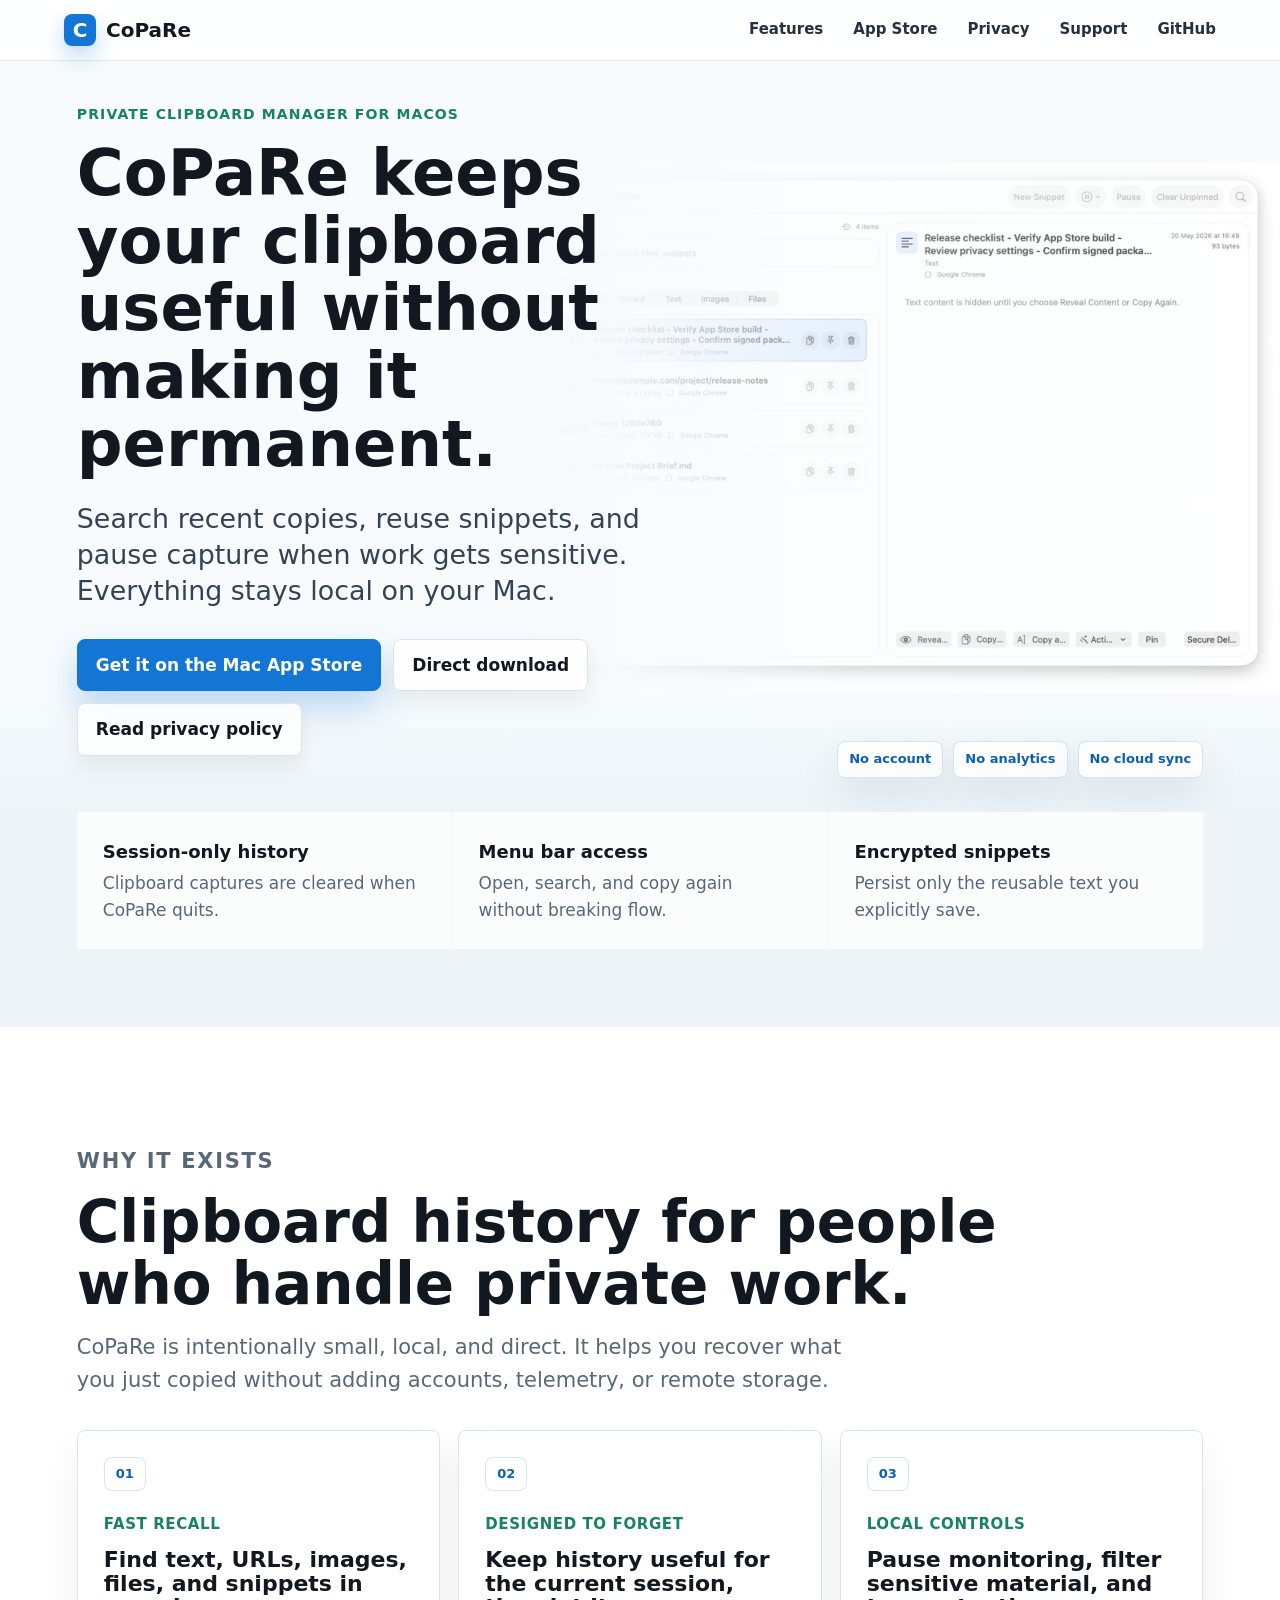
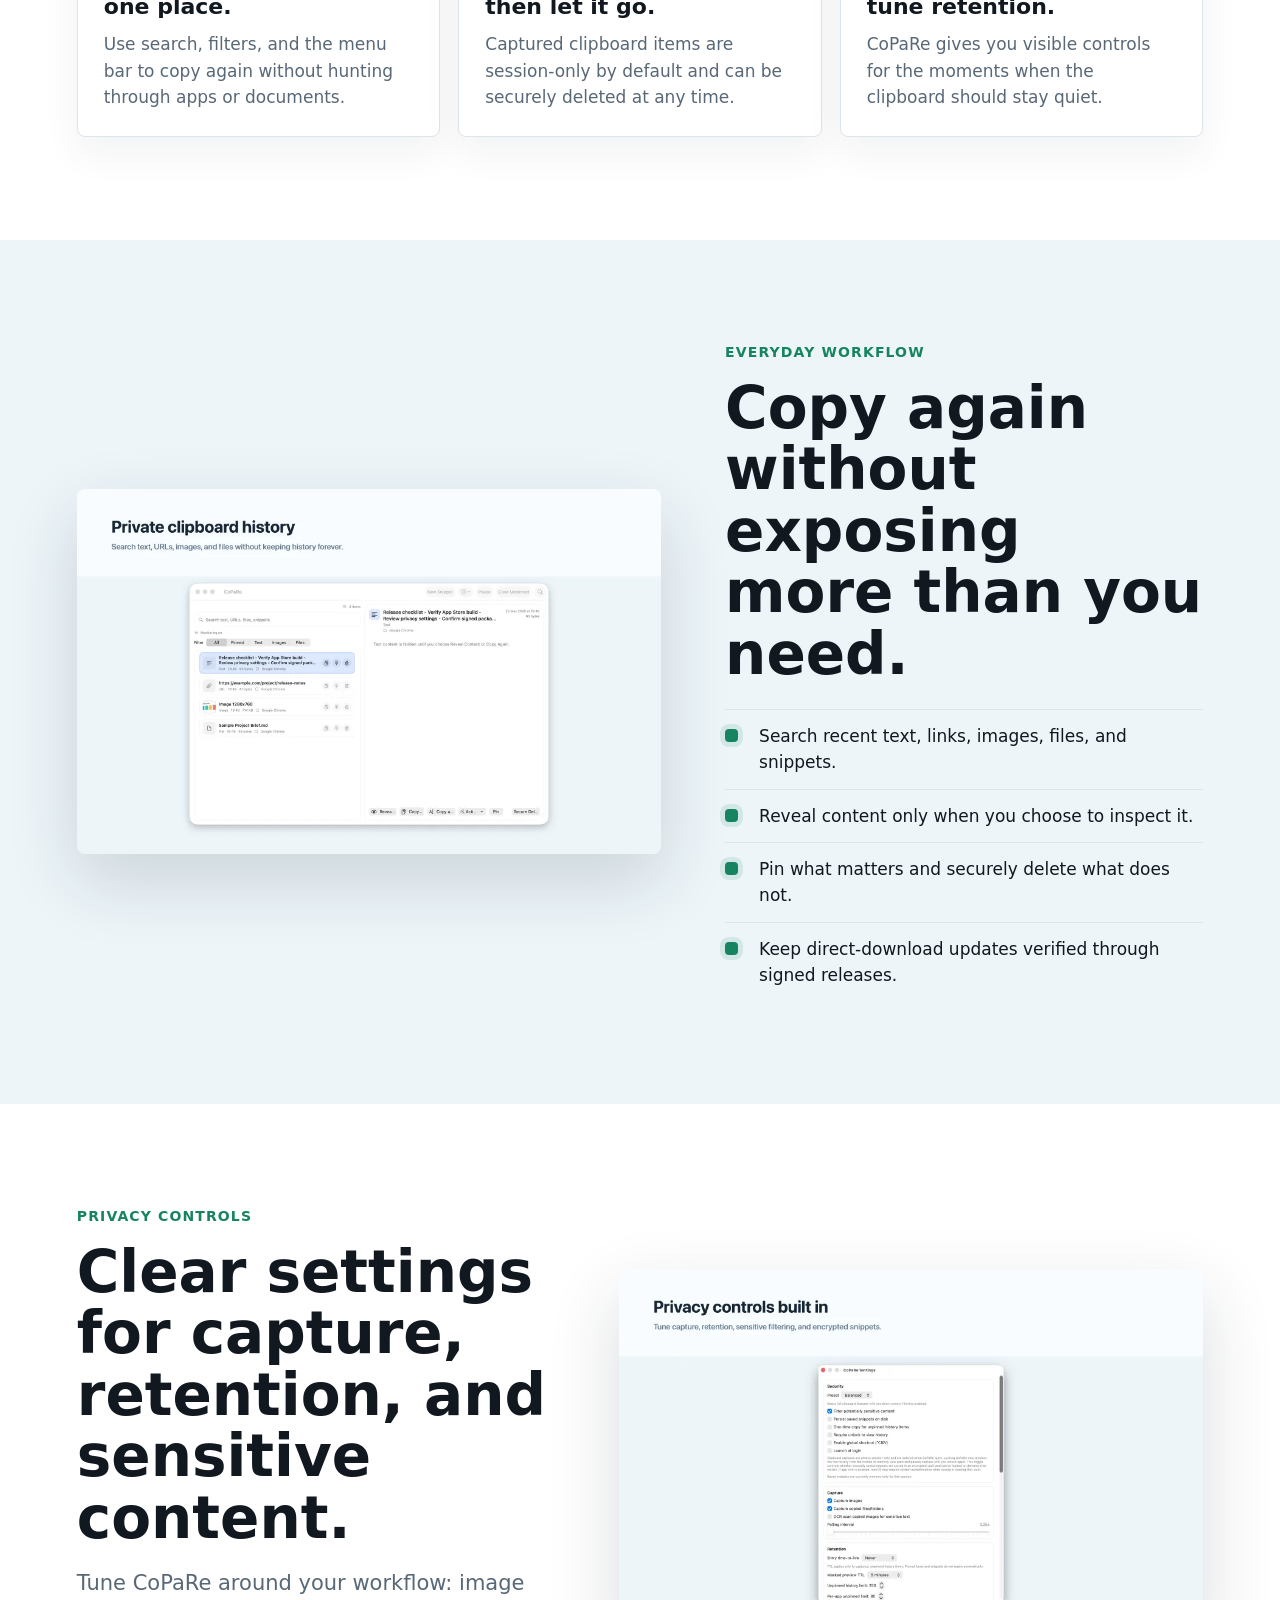
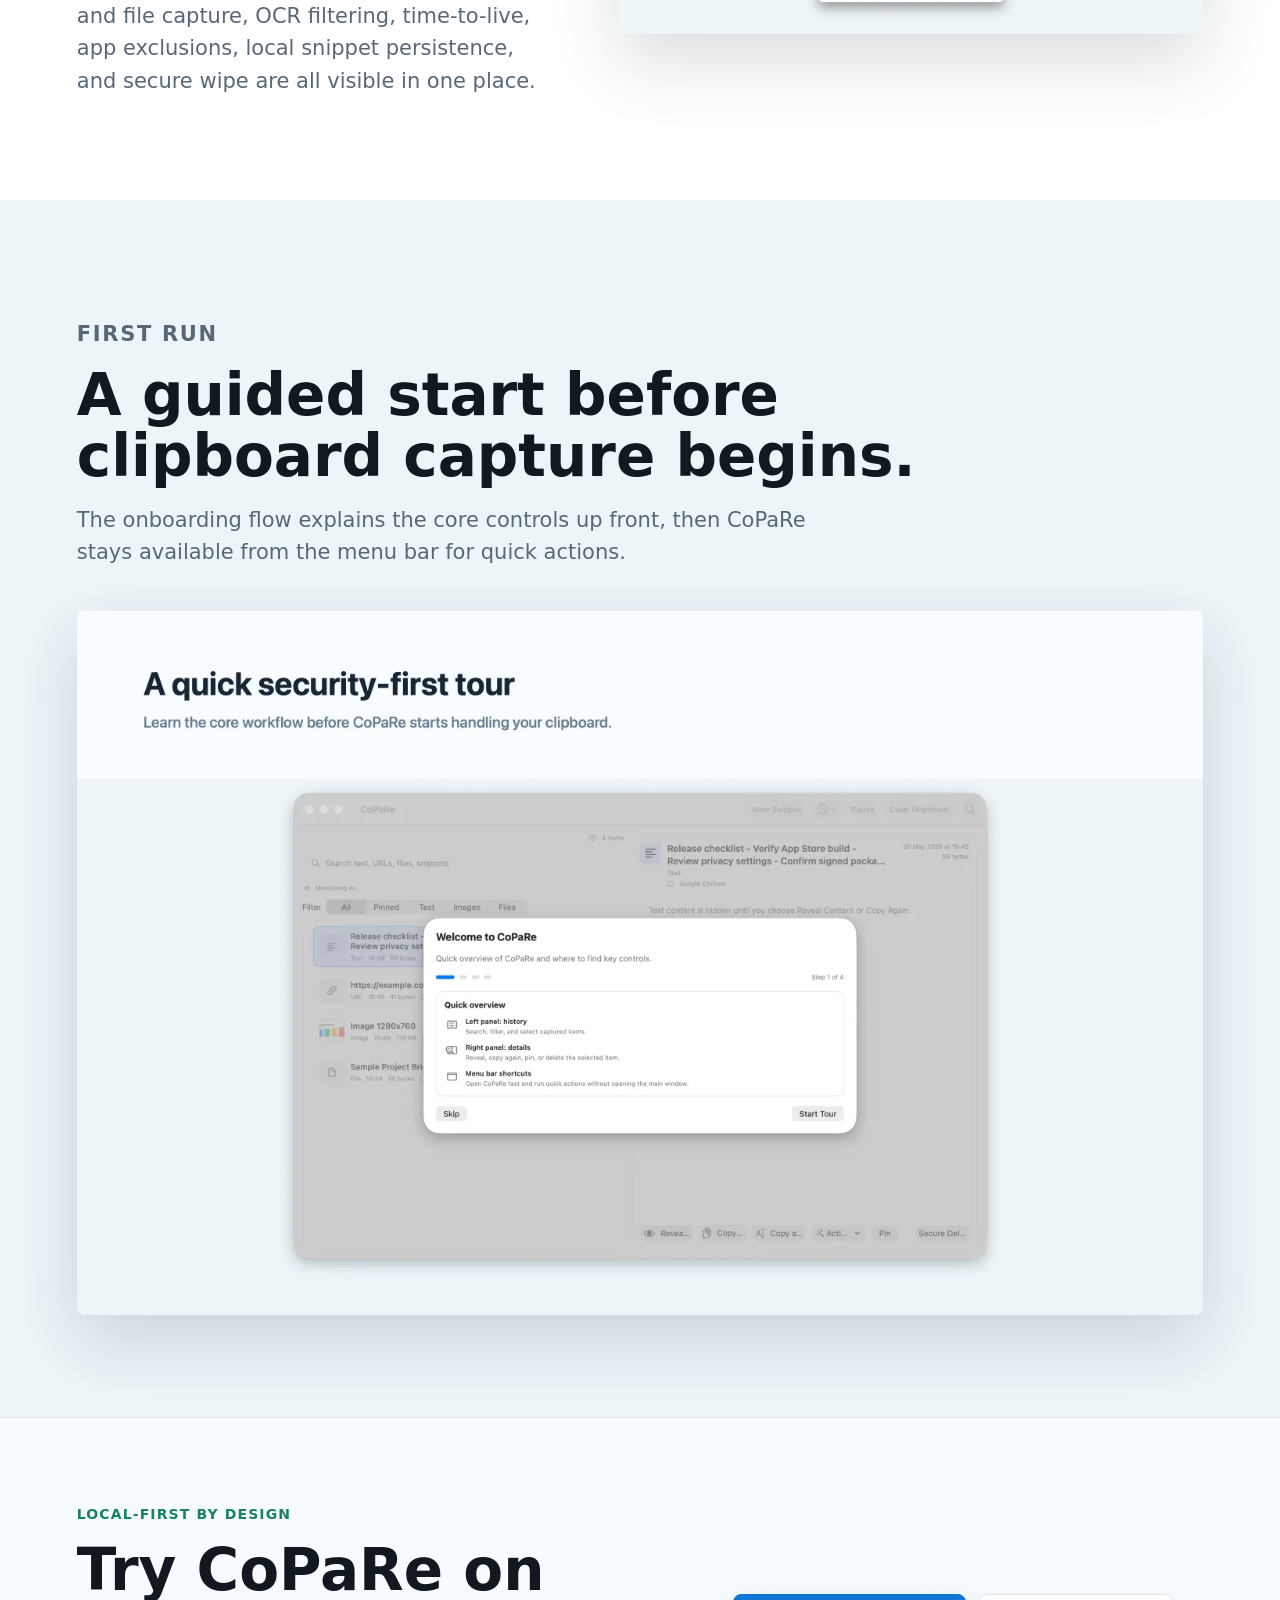
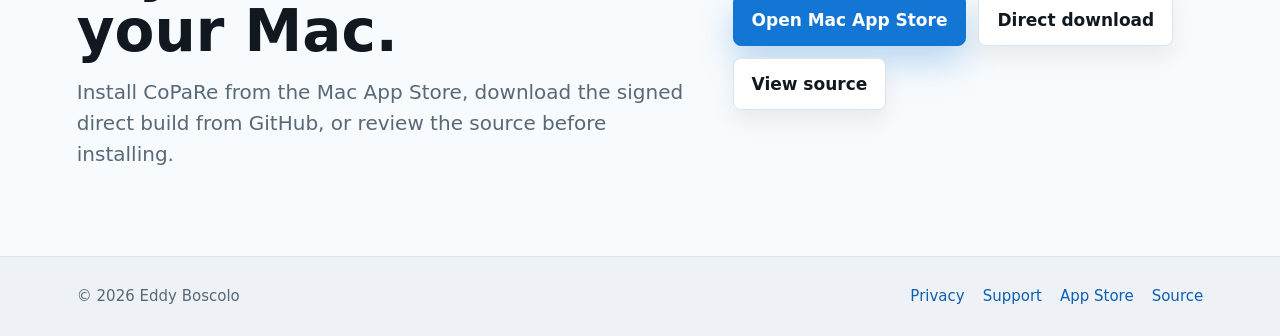
==== commit 0d0c7949: "site: add App Store availability" ====
--- a/site/index.html
+++ b/site/index.html
@@ -4,7 +4,7 @@
     <meta charset="utf-8">
     <meta name="viewport" content="width=device-width, initial-scale=1">
     <title>CoPaRe - Private clipboard for Mac</title>
-    <meta name="description" content="CoPaRe is a privacy-first clipboard manager for macOS with session-only history, fast search, menu bar access, and encrypted local snippets.">
+    <meta name="description" content="CoPaRe is a privacy-first clipboard manager for macOS, available on the Mac App Store and as a signed direct download, with session-only history, fast search, menu bar access, and encrypted local snippets.">
     <link rel="canonical" href="https://copare.boscolo.io/">
     <link rel="icon" href="/favicon.svg" type="image/svg+xml">
     <link rel="stylesheet" href="styles.css">
@@ -17,6 +17,7 @@
       </a>
       <nav class="nav" aria-label="Primary navigation">
         <a href="#features">Features</a>
+        <a href="https://apps.apple.com/it/app/copare/id6771382344?l=en-GB&amp;mt=12">App Store</a>
         <a href="/privacy/">Privacy</a>
         <a href="/support/">Support</a>
         <a href="https://github.com/mane/CoPaRe">GitHub</a>
@@ -30,7 +31,8 @@
           <h1>CoPaRe keeps your clipboard useful without making it permanent.</h1>
           <p class="lead">Search recent copies, reuse snippets, and pause capture when work gets sensitive. Everything stays local on your Mac.</p>
           <div class="actions" aria-label="Primary actions">
-            <a class="button primary" href="https://github.com/mane/CoPaRe/releases/latest">Download for Mac</a>
+            <a class="button primary" href="https://apps.apple.com/it/app/copare/id6771382344?l=en-GB&amp;mt=12">Get it on the Mac App Store</a>
+            <a class="button" href="https://github.com/mane/CoPaRe/releases/latest">Direct download</a>
             <a class="button" href="/privacy/">Read privacy policy</a>
           </div>
         </div>
@@ -158,10 +160,11 @@
         <div>
           <p class="eyebrow">Local-first by design</p>
           <h2>Try CoPaRe on your Mac.</h2>
-          <p>Download the latest signed release from GitHub, or review the source before installing.</p>
+          <p>Install CoPaRe from the Mac App Store, download the signed direct build from GitHub, or review the source before installing.</p>
         </div>
         <div class="actions">
-          <a class="button primary" href="https://github.com/mane/CoPaRe/releases/latest">Download latest release</a>
+          <a class="button primary" href="https://apps.apple.com/it/app/copare/id6771382344?l=en-GB&amp;mt=12">Open Mac App Store</a>
+          <a class="button" href="https://github.com/mane/CoPaRe/releases/latest">Direct download</a>
           <a class="button" href="https://github.com/mane/CoPaRe">View source</a>
         </div>
       </section>
@@ -172,6 +175,7 @@
       <div class="footer-links">
         <a href="/privacy/">Privacy</a>
         <a href="/support/">Support</a>
+        <a href="https://apps.apple.com/it/app/copare/id6771382344?l=en-GB&amp;mt=12">App Store</a>
         <a href="https://github.com/mane/CoPaRe">Source</a>
       </div>
     </footer>
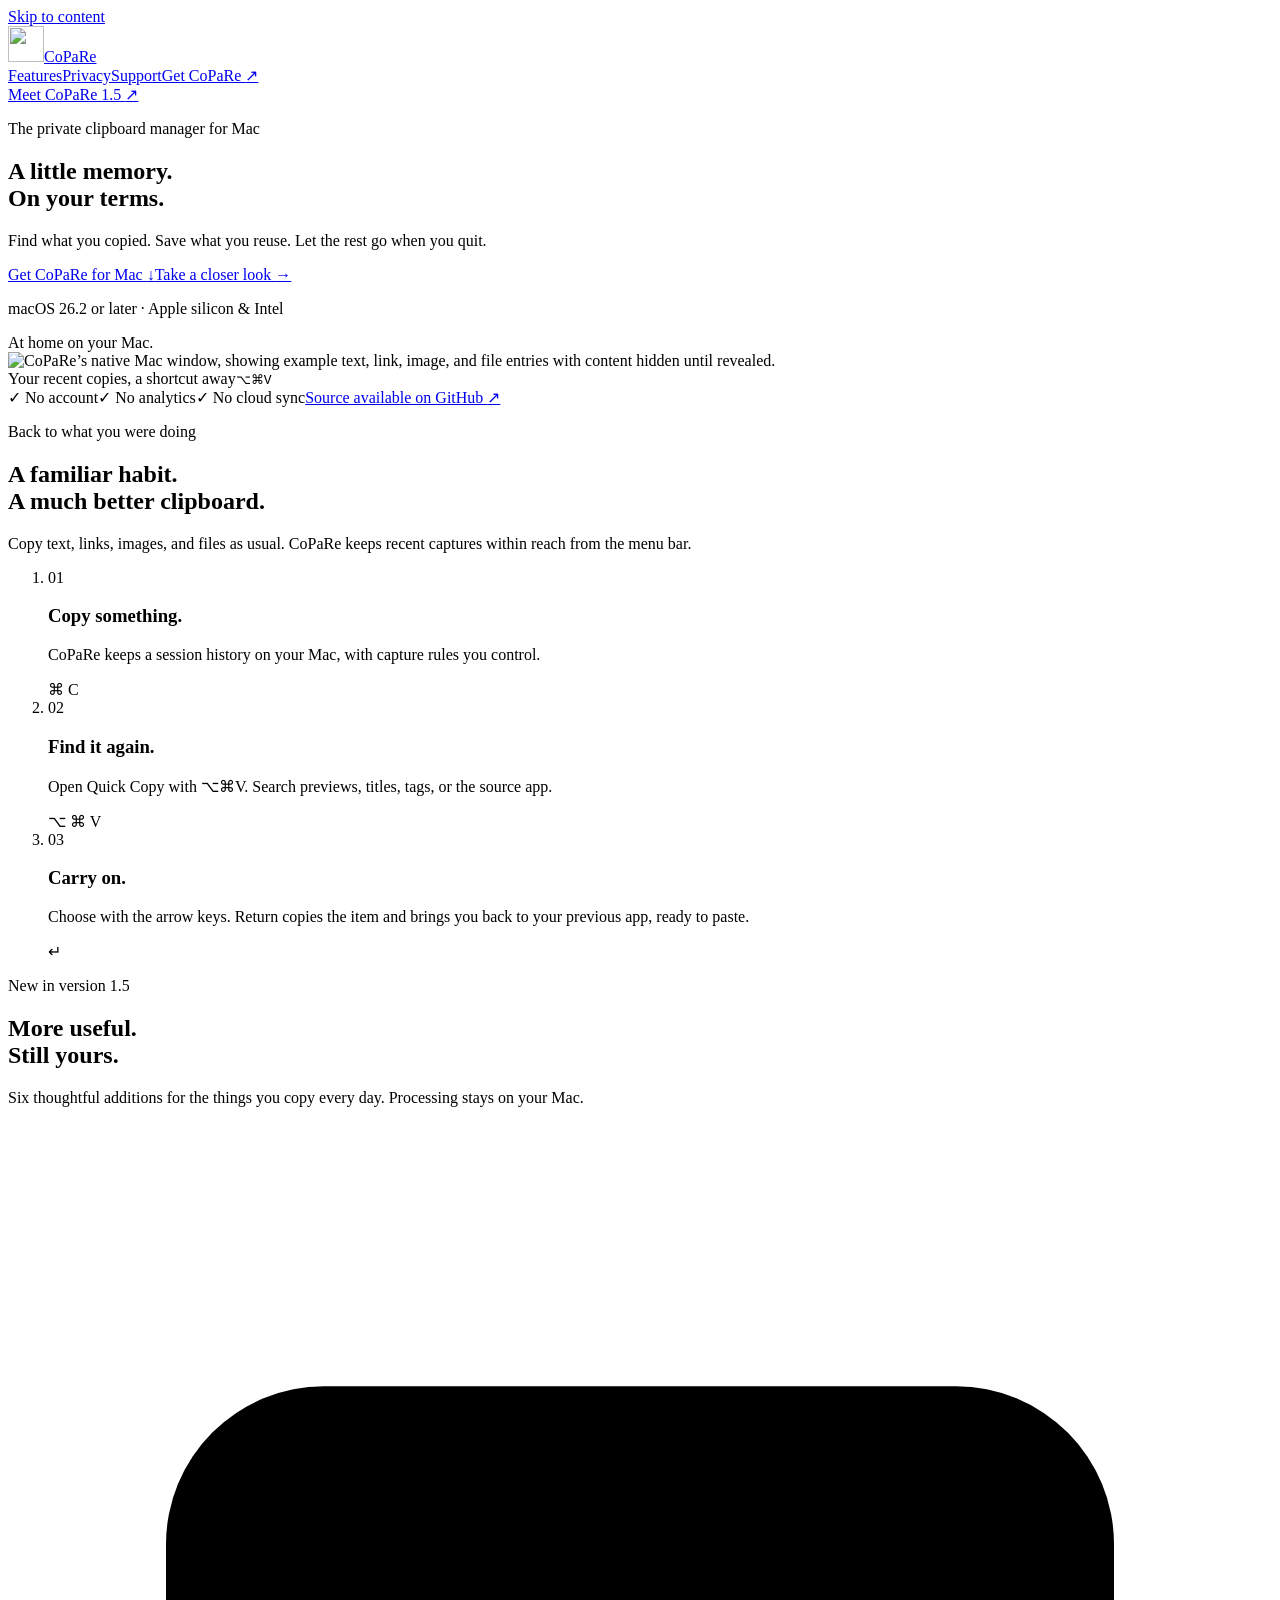
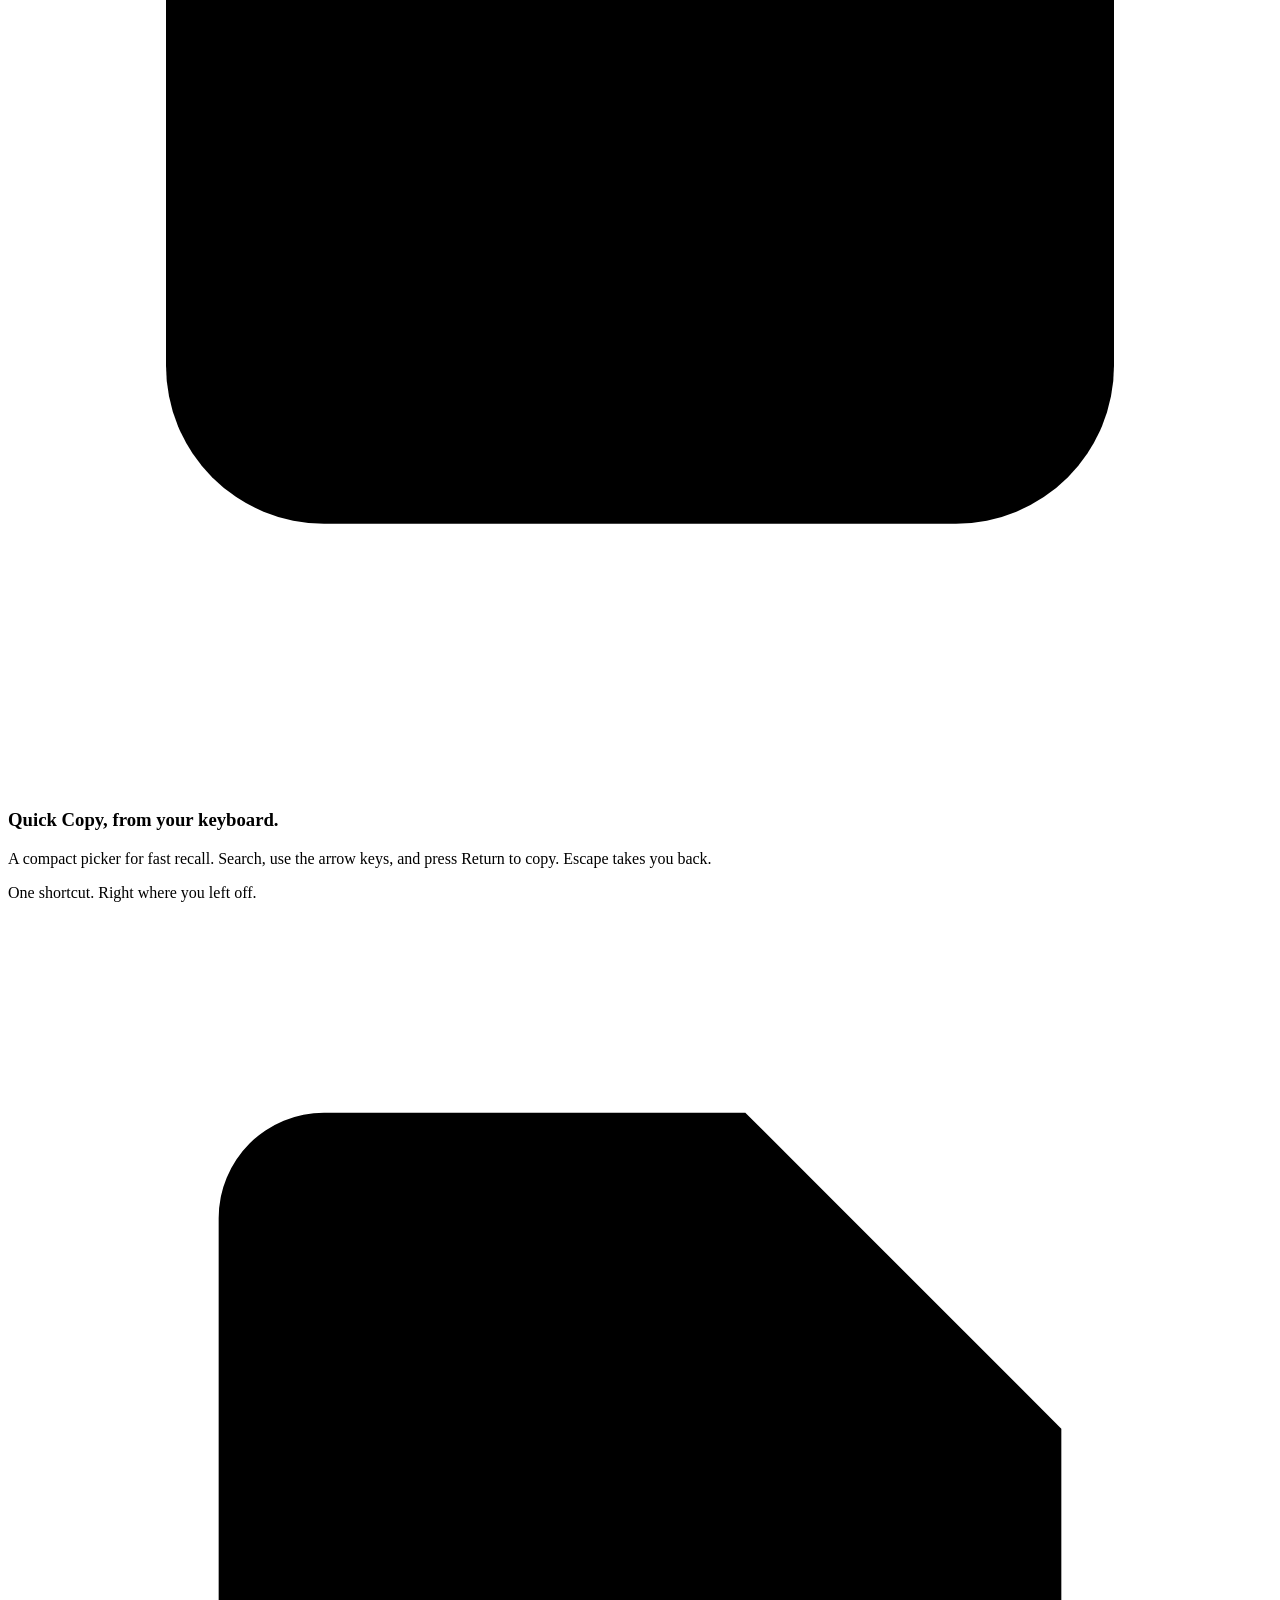
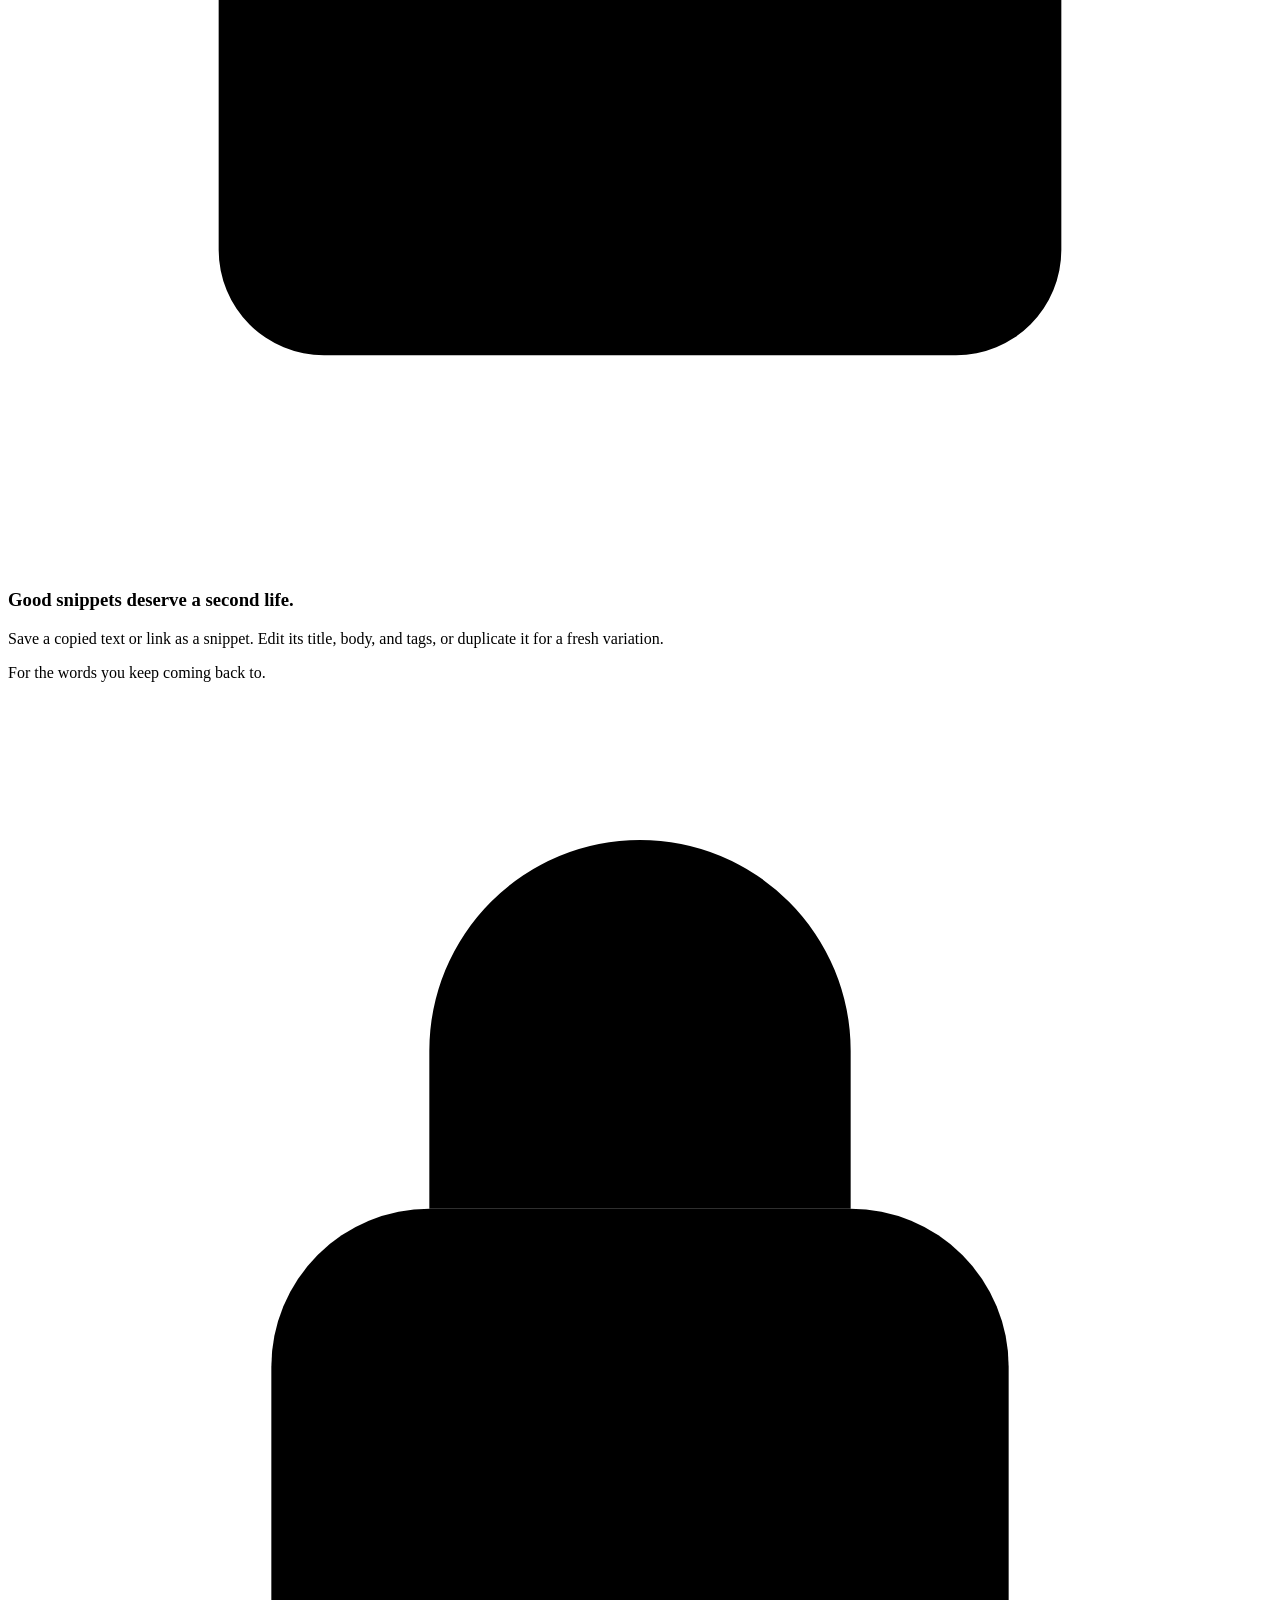
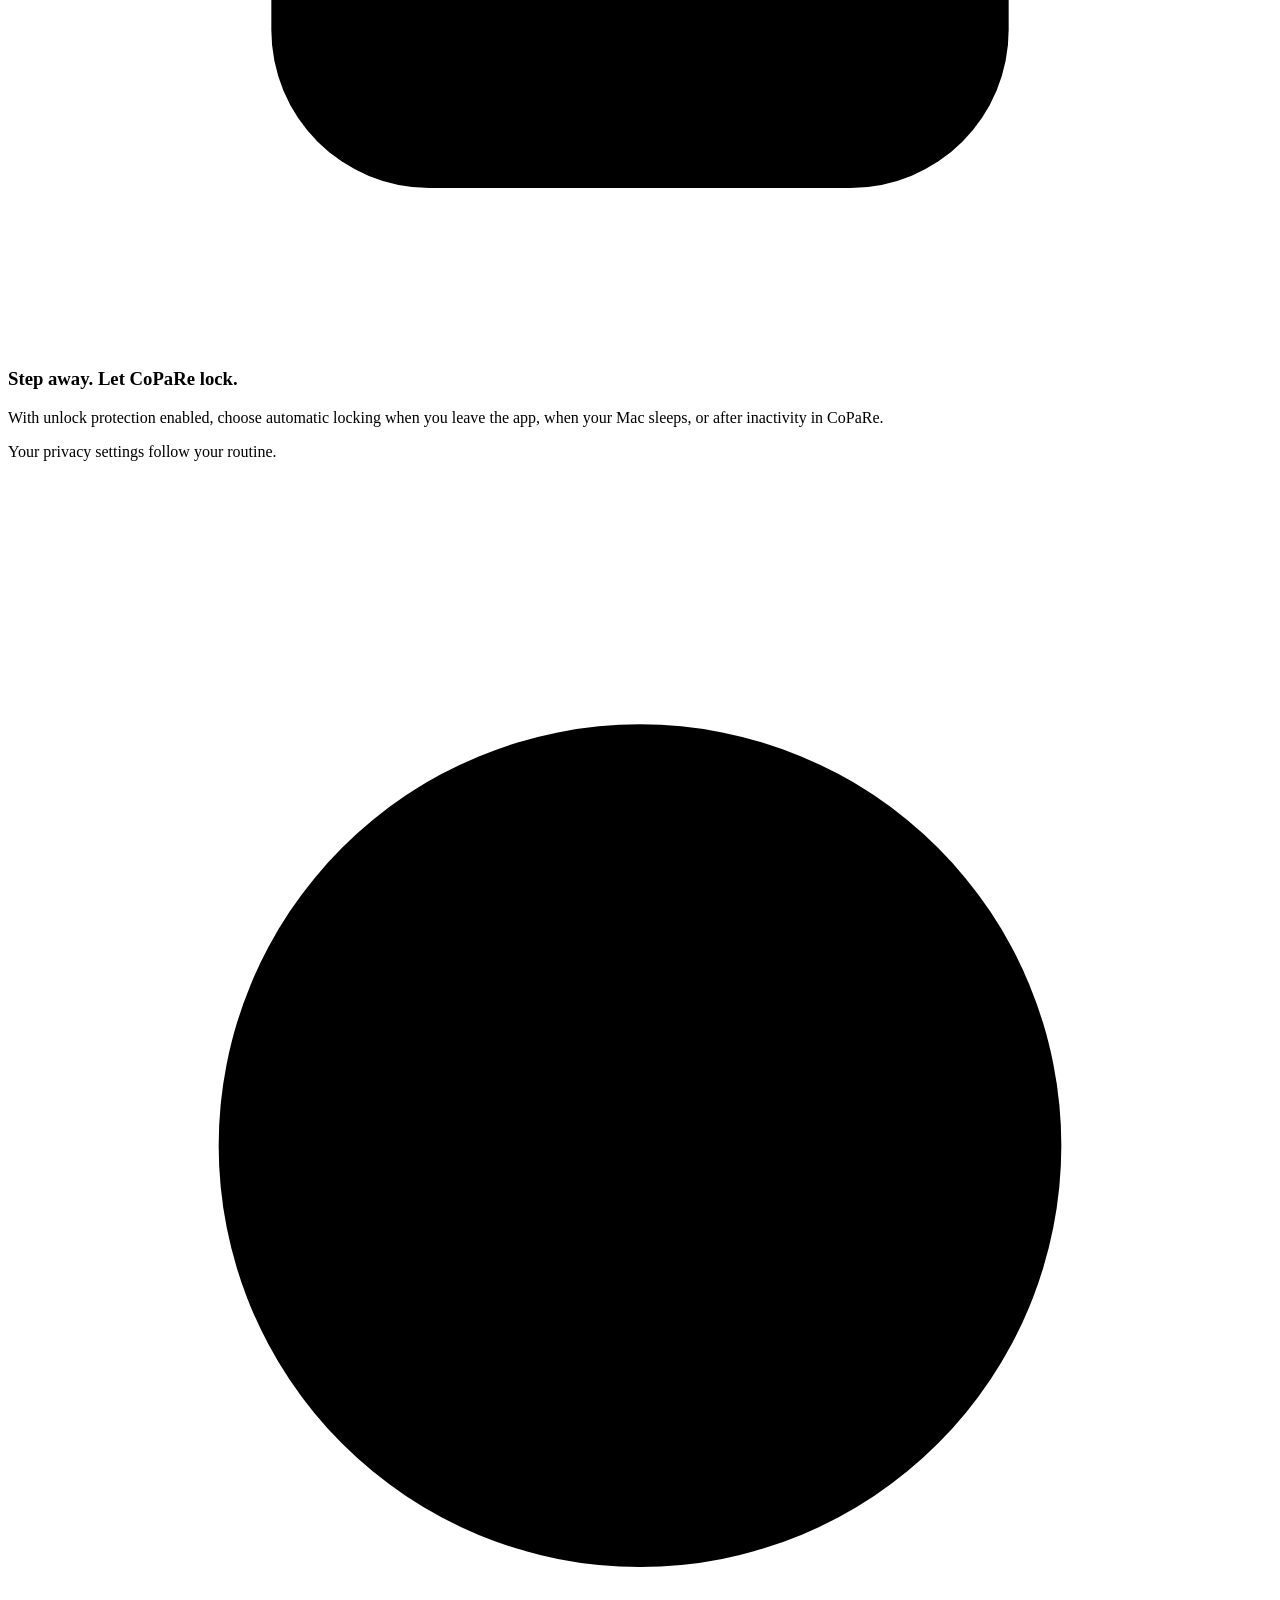
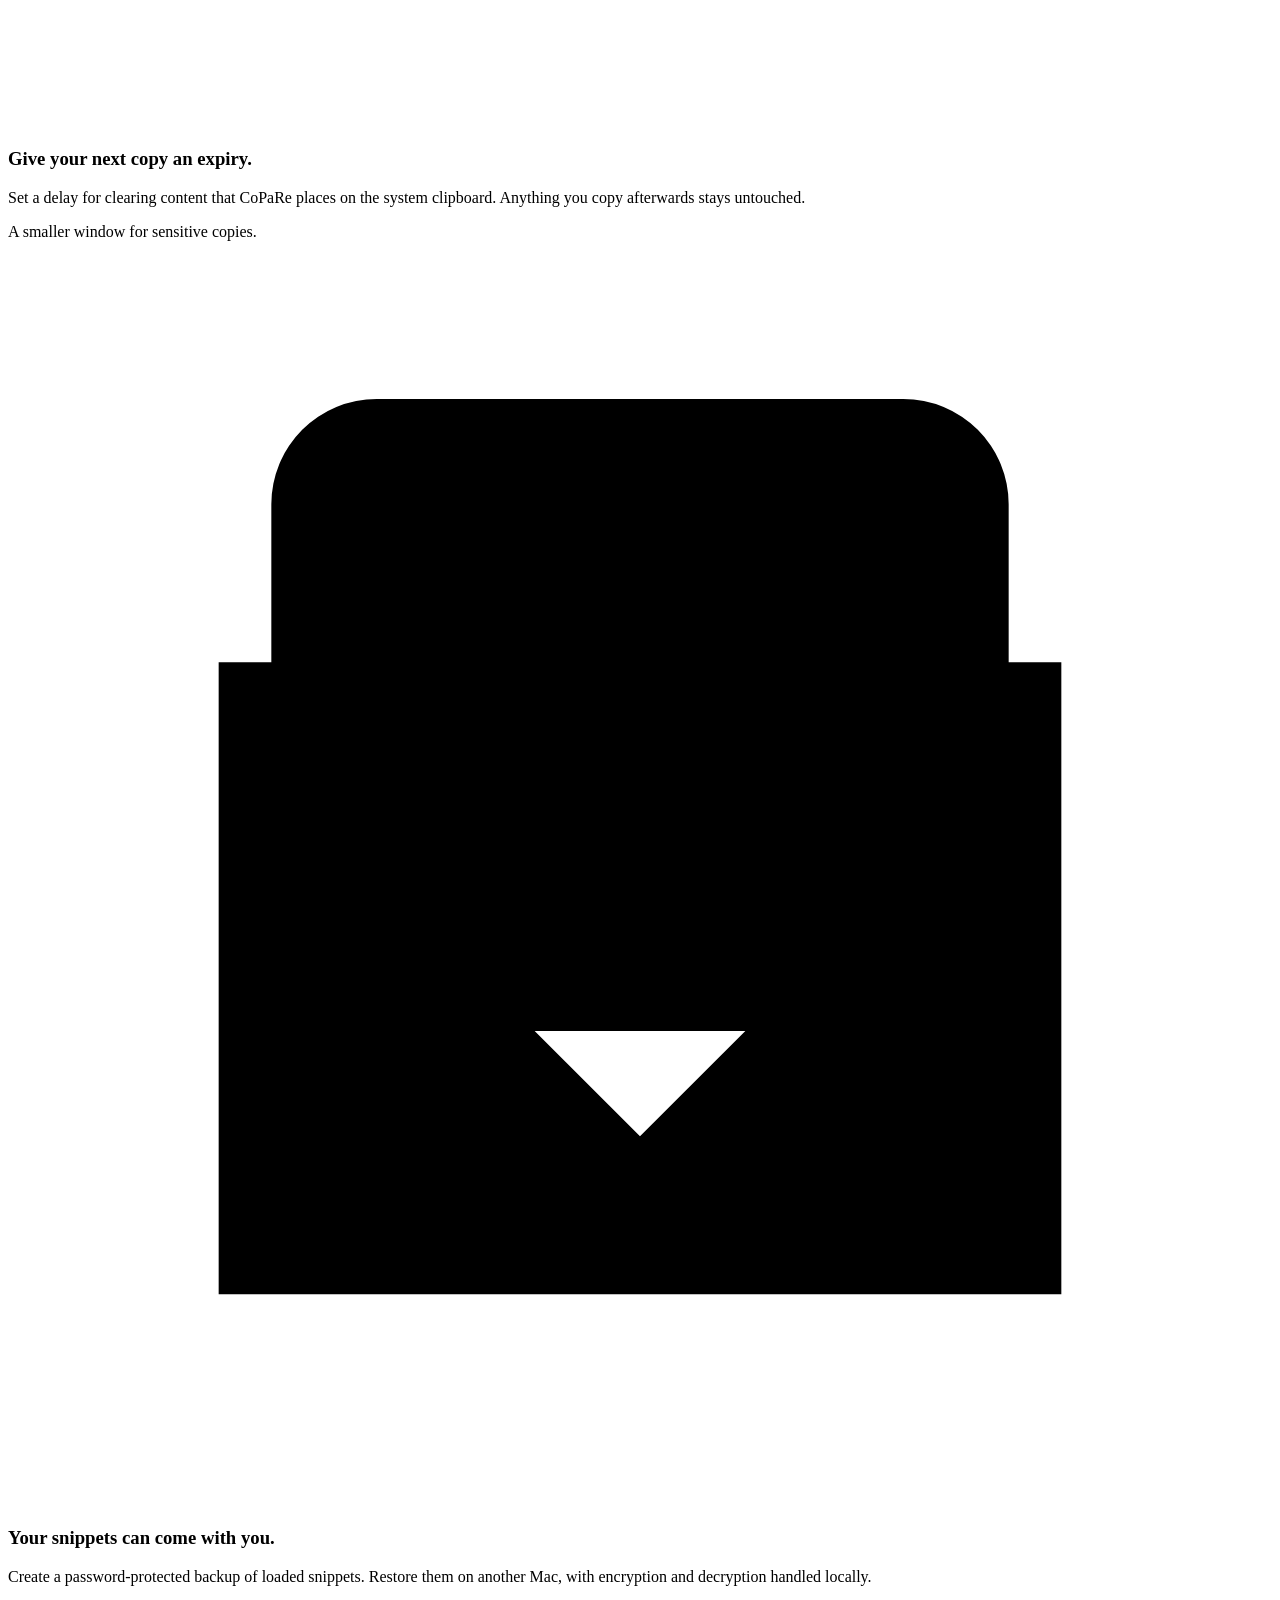
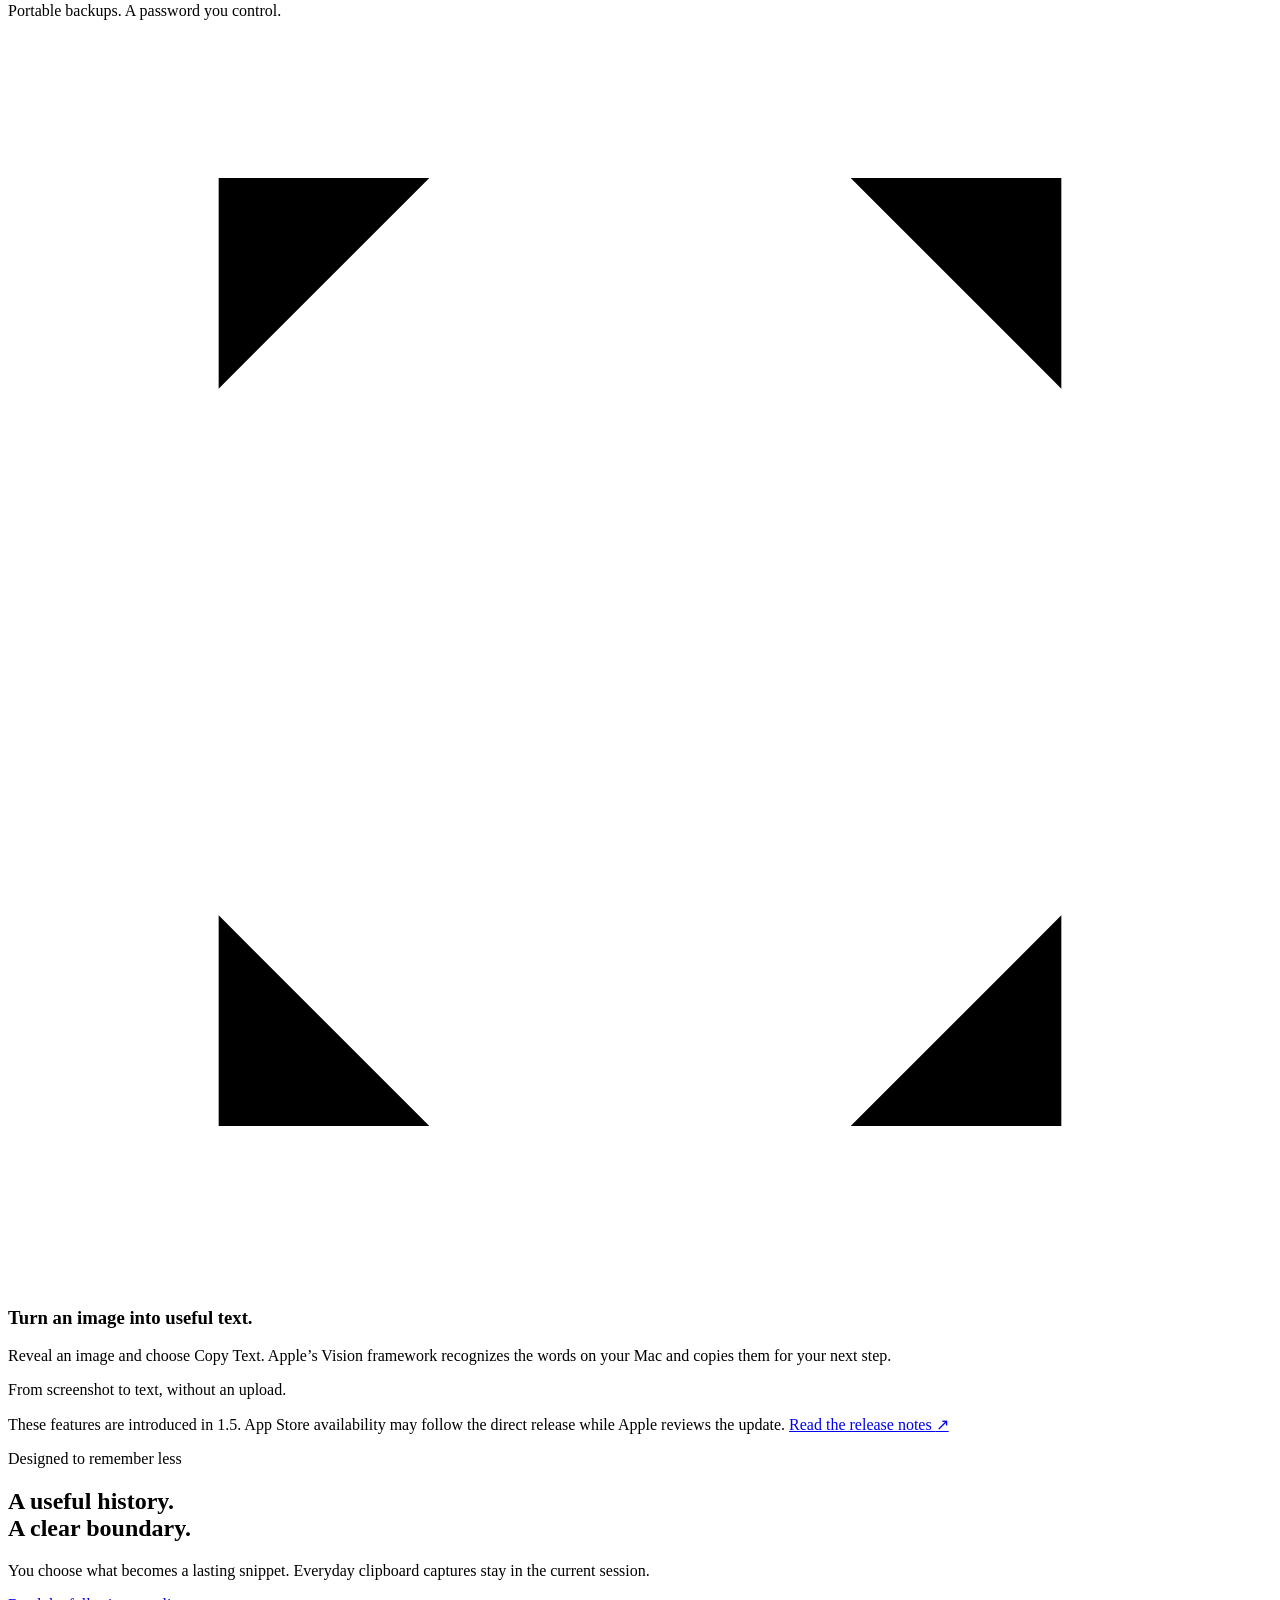
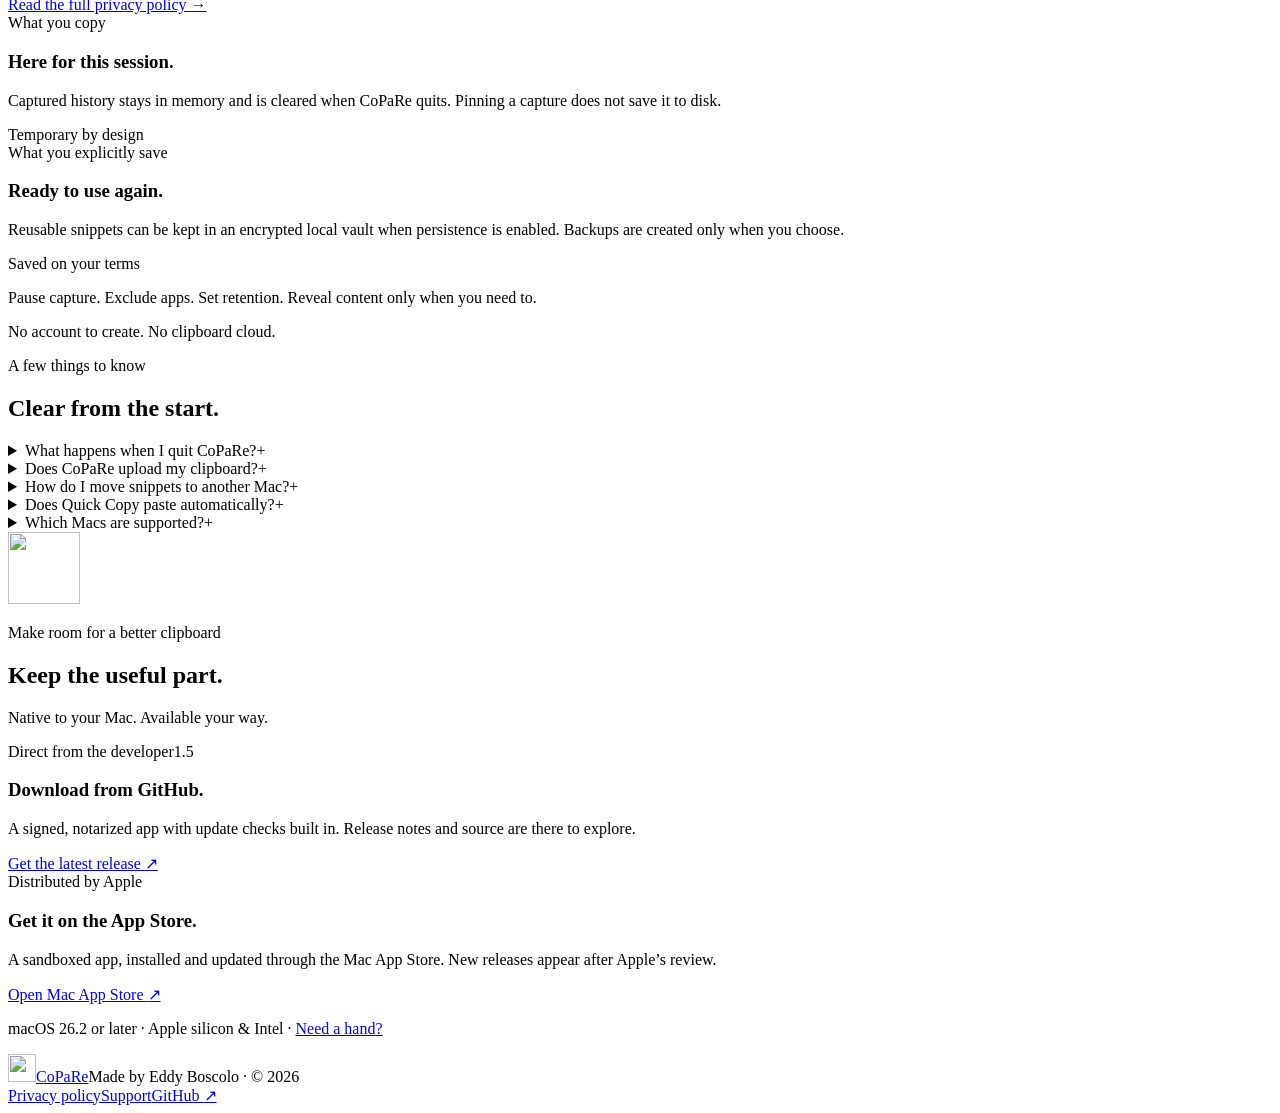
==== commit c678df56: "release: publish signed 1.5.0 feed and refresh copare.it" ====
--- a/site/index.html
+++ b/site/index.html
@@ -3,181 +3,106 @@
   <head>
     <meta charset="utf-8">
     <meta name="viewport" content="width=device-width, initial-scale=1">
-    <title>CoPaRe - Private clipboard for Mac</title>
-    <meta name="description" content="CoPaRe is a privacy-first clipboard manager for macOS, available on the Mac App Store and as a signed direct download, with session-only history, fast search, menu bar access, and encrypted local snippets.">
-    <link rel="canonical" href="https://copare.boscolo.io/">
-    <link rel="icon" href="/favicon.svg" type="image/svg+xml">
-    <link rel="stylesheet" href="styles.css">
+    <meta name="theme-color" content="#f7f9fc">
+    <title>CoPaRe — Your clipboard, on your terms.</title>
+    <meta name="description" content="A private clipboard manager for Mac. Find recent copies, save reusable snippets, recognize text in images, and keep control with automatic locking and encrypted backups.">
+    <meta property="og:type" content="website">
+    <meta property="og:title" content="CoPaRe — Your clipboard, on your terms.">
+    <meta property="og:description" content="A little memory for your Mac. Session-only clipboard history, encrypted snippets, and no account to create.">
+    <meta property="og:url" content="https://copare.it/">
+    <meta property="og:image" content="https://copare.it/assets/optimized/copare-main-1440.webp">
+    <link rel="canonical" href="https://copare.it/">
+    <link rel="icon" href="/assets/app-icon.png" type="image/png">
+    <link rel="stylesheet" href="/styles.css?v=20260923-150">
   </head>
   <body>
+    <a class="skip-link" href="#main">Skip to content</a>
     <header class="site-header">
-      <a class="brand" href="/" aria-label="CoPaRe home">
-        <span class="brand-mark">C</span>
-        <span>CoPaRe</span>
-      </a>
+      <a class="brand" href="/" aria-label="CoPaRe home"><img src="/assets/app-icon.png" width="36" height="36" alt=""><span>CoPaRe</span></a>
       <nav class="nav" aria-label="Primary navigation">
-        <a href="#features">Features</a>
-        <a href="https://apps.apple.com/it/app/copare/id6771382344?l=en-GB&amp;mt=12">App Store</a>
-        <a href="/privacy/">Privacy</a>
-        <a href="/support/">Support</a>
-        <a href="https://github.com/mane/CoPaRe">GitHub</a>
+        <a href="#features">Features</a><a href="#privacy">Privacy</a><a href="/support/">Support</a><a class="nav-download" href="#download">Get CoPaRe <span aria-hidden="true">↗</span></a>
       </nav>
     </header>
 
-    <main>
-      <section class="hero">
+    <main id="main">
+      <section class="hero section-shell">
         <div class="hero-content">
-          <p class="eyebrow">Private clipboard manager for macOS</p>
-          <h1>CoPaRe keeps your clipboard useful without making it permanent.</h1>
-          <p class="lead">Search recent copies, reuse snippets, and pause capture when work gets sensitive. Everything stays local on your Mac.</p>
-          <div class="actions" aria-label="Primary actions">
-            <a class="button primary" href="https://apps.apple.com/it/app/copare/id6771382344?l=en-GB&amp;mt=12">Get it on the Mac App Store</a>
-            <a class="button" href="https://github.com/mane/CoPaRe/releases/latest">Direct download</a>
-            <a class="button" href="/privacy/">Read privacy policy</a>
-          </div>
+          <a class="release-note" href="#features"><span class="status-dot" aria-hidden="true"></span>Meet CoPaRe 1.5 <span aria-hidden="true">↗</span></a>
+          <p class="eyebrow hero-eyebrow">The private clipboard manager for Mac</p>
+          <h1>A little memory.<br><span>On your terms.</span></h1>
+          <p class="lead">Find what you copied. Save what you reuse. Let the rest go when you quit.</p>
+          <div class="actions"><a class="button primary" href="#download">Get CoPaRe for Mac <span aria-hidden="true">↓</span></a><a class="text-link" href="#workflow">Take a closer look <span aria-hidden="true">→</span></a></div>
+          <p class="requirements">macOS 26.2 or later <span aria-hidden="true">·</span> Apple silicon &amp; Intel</p>
         </div>
-
-        <div class="hero-proof" aria-label="CoPaRe privacy highlights">
-          <span>No account</span>
-          <span>No analytics</span>
-          <span>No cloud sync</span>
+        <div class="hero-visual">
+          <div class="visual-label"><span class="status-dot" aria-hidden="true"></span>At home on your Mac.</div>
+          <picture>
+            <source srcset="/assets/optimized/copare-ui-light-960.webp 960w, /assets/optimized/copare-ui-light-1440.webp 1440w" sizes="(max-width: 900px) 92vw, 56vw">
+            <img src="/assets/optimized/copare-ui-light-1440.webp" width="1440" height="994" fetchpriority="high" decoding="async" alt="CoPaRe’s native Mac window, showing example text, link, image, and file entries with content hidden until revealed.">
+          </picture>
+          <div class="shortcut-note"><span>Your recent copies, a shortcut away</span><span class="key-group" aria-label="Option Command V"><kbd>⌥</kbd><kbd>⌘</kbd><kbd>V</kbd></span></div>
         </div>
       </section>
 
-      <section class="intro-strip" aria-label="CoPaRe essentials">
-        <div>
-          <strong>Session-only history</strong>
-          <span>Clipboard captures are cleared when CoPaRe quits.</span>
-        </div>
-        <div>
-          <strong>Menu bar access</strong>
-          <span>Open, search, and copy again without breaking flow.</span>
-        </div>
-        <div>
-          <strong>Encrypted snippets</strong>
-          <span>Persist only the reusable text you explicitly save.</span>
+      <div class="trust-strip section-shell" aria-label="Privacy at a glance"><span><span aria-hidden="true">✓</span> No account</span><span><span aria-hidden="true">✓</span> No analytics</span><span><span aria-hidden="true">✓</span> No cloud sync</span><a href="https://github.com/mane/CoPaRe">Source available on GitHub <span aria-hidden="true">↗</span></a></div>
+
+      <section class="workflow section-shell" id="workflow" aria-labelledby="workflow-title">
+        <div class="section-heading"><p class="eyebrow">Back to what you were doing</p><h2 id="workflow-title">A familiar habit.<br>A much better clipboard.</h2><p>Copy text, links, images, and files as usual. CoPaRe keeps recent captures within reach from the menu bar.</p></div>
+        <ol class="steps">
+          <li><span class="step-number">01</span><div><h3>Copy something.</h3><p>CoPaRe keeps a session history on your Mac, with capture rules you control.</p></div><span class="step-key" aria-hidden="true">⌘ C</span></li>
+          <li><span class="step-number">02</span><div><h3>Find it again.</h3><p>Open Quick Copy with ⌥⌘V. Search previews, titles, tags, or the source app.</p></div><span class="step-key" aria-hidden="true">⌥ ⌘ V</span></li>
+          <li><span class="step-number">03</span><div><h3>Carry on.</h3><p>Choose with the arrow keys. Return copies the item and brings you back to your previous app, ready to paste.</p></div><span class="step-key" aria-hidden="true">↵</span></li>
+        </ol>
+      </section>
+
+      <section class="features-section" id="features" aria-labelledby="features-title">
+        <div class="section-shell">
+          <div class="section-heading feature-heading"><div><p class="eyebrow">New in version 1.5</p><h2 id="features-title">More useful.<br>Still yours.</h2></div><p>Six thoughtful additions for the things you copy every day. Processing stays on your Mac.</p></div>
+          <div class="feature-grid">
+            <article class="feature"><span class="feature-icon" aria-hidden="true"><svg viewBox="0 0 24 24"><rect x="3" y="5" width="18" height="14" rx="3"/><path d="M7 9h1m3 0h1m3 0h2M7 12h1m3 0h1m3 0h2M8 15h8"/></svg></span><h3>Quick Copy, from your keyboard.</h3><p>A compact picker for fast recall. Search, use the arrow keys, and press Return to copy. Escape takes you back.</p><span class="feature-detail">One shortcut. Right where you left off.</span></article>
+            <article class="feature"><span class="feature-icon" aria-hidden="true"><svg viewBox="0 0 24 24"><path d="M14 4H6a2 2 0 0 0-2 2v12a2 2 0 0 0 2 2h12a2 2 0 0 0 2-2v-8M14 4l6 6M14 4v6h6M8 14h8m-8 3h5"/></svg></span><h3>Good snippets deserve a second life.</h3><p>Save a copied text or link as a snippet. Edit its title, body, and tags, or duplicate it for a fresh variation.</p><span class="feature-detail">For the words you keep coming back to.</span></article>
+            <article class="feature"><span class="feature-icon" aria-hidden="true"><svg viewBox="0 0 24 24"><rect x="5" y="10" width="14" height="11" rx="3"/><path d="M8 10V7a4 4 0 0 1 8 0v3m-4 4v3"/></svg></span><h3>Step away. Let CoPaRe lock.</h3><p>With unlock protection enabled, choose automatic locking when you leave the app, when your Mac sleeps, or after inactivity in CoPaRe.</p><span class="feature-detail">Your privacy settings follow your routine.</span></article>
+            <article class="feature"><span class="feature-icon" aria-hidden="true"><svg viewBox="0 0 24 24"><circle cx="12" cy="13" r="8"/><path d="M12 9v4l3 2M9 2h6m-3 0v3m6 1 2-2"/></svg></span><h3>Give your next copy an expiry.</h3><p>Set a delay for clearing content that CoPaRe places on the system clipboard. Anything you copy afterwards stays untouched.</p><span class="feature-detail">A smaller window for sensitive copies.</span></article>
+            <article class="feature"><span class="feature-icon" aria-hidden="true"><svg viewBox="0 0 24 24"><path d="M5 8V5a2 2 0 0 1 2-2h10a2 2 0 0 1 2 2v3M4 8h16v12H4zM9 12h6m-3 0v5m-2-2 2 2 2-2"/></svg></span><h3>Your snippets can come with you.</h3><p>Create a password-protected backup of loaded snippets. Restore them on another Mac, with encryption and decryption handled locally.</p><span class="feature-detail">Portable backups. A password you control.</span></article>
+            <article class="feature"><span class="feature-icon" aria-hidden="true"><svg viewBox="0 0 24 24"><path d="M8 3H4v4m12-4h4v4M4 17v4h4m12-4v4h-4M8 8h8m-4 0v9m-2 0h4"/></svg></span><h3>Turn an image into useful text.</h3><p>Reveal an image and choose Copy Text. Apple’s Vision framework recognizes the words on your Mac and copies them for your next step.</p><span class="feature-detail">From screenshot to text, without an upload.</span></article>
+          </div>
+          <p class="release-footnote">These features are introduced in 1.5. App Store availability may follow the direct release while Apple reviews the update. <a href="https://github.com/mane/CoPaRe/releases/latest">Read the release notes <span aria-hidden="true">↗</span></a></p>
         </div>
       </section>
 
-      <section class="section white" id="features">
-        <div class="section-heading">
-          <p class="eyebrow">Why it exists</p>
-          <h2>Clipboard history for people who handle private work.</h2>
-          <p>CoPaRe is intentionally small, local, and direct. It helps you recover what you just copied without adding accounts, telemetry, or remote storage.</p>
+      <section class="privacy-section" id="privacy" aria-labelledby="privacy-title">
+        <div class="section-shell privacy-layout">
+          <div class="section-heading"><p class="eyebrow">Designed to remember less</p><h2 id="privacy-title">A useful history.<br>A clear boundary.</h2><p>You choose what becomes a lasting snippet. Everyday clipboard captures stay in the current session.</p><a class="text-link" href="/privacy/">Read the full privacy policy <span aria-hidden="true">→</span></a></div>
+          <div class="privacy-rules">
+            <article><span class="privacy-label">What you copy</span><h3>Here for this session.</h3><p>Captured history stays in memory and is cleared when CoPaRe quits. Pinning a capture does not save it to disk.</p><span class="privacy-tag">Temporary by design</span></article>
+            <article><span class="privacy-label">What you explicitly save</span><h3>Ready to use again.</h3><p>Reusable snippets can be kept in an encrypted local vault when persistence is enabled. Backups are created only when you choose.</p><span class="privacy-tag">Saved on your terms</span></article>
+          </div>
         </div>
-        <div class="feature-grid">
-          <article class="feature">
-            <span class="feature-icon">01</span>
-            <strong>Fast recall</strong>
-            <h3>Find text, URLs, images, files, and snippets in one place.</h3>
-            <p>Use search, filters, and the menu bar to copy again without hunting through apps or documents.</p>
-          </article>
-          <article class="feature">
-            <span class="feature-icon">02</span>
-            <strong>Designed to forget</strong>
-            <h3>Keep history useful for the current session, then let it go.</h3>
-            <p>Captured clipboard items are session-only by default and can be securely deleted at any time.</p>
-          </article>
-          <article class="feature">
-            <span class="feature-icon">03</span>
-            <strong>Local controls</strong>
-            <h3>Pause monitoring, filter sensitive material, and tune retention.</h3>
-            <p>CoPaRe gives you visible controls for the moments when the clipboard should stay quiet.</p>
-          </article>
+        <div class="section-shell privacy-bottom"><p>Pause capture. Exclude apps. Set retention. Reveal content only when you need to.</p><span>No account to create. No clipboard cloud.</span></div>
+      </section>
+
+      <section class="faq-section section-shell" aria-labelledby="faq-title">
+        <div class="section-heading"><p class="eyebrow">A few things to know</p><h2 id="faq-title">Clear from the start.</h2></div>
+        <div class="faq-list">
+          <details><summary>What happens when I quit CoPaRe?<span aria-hidden="true">+</span></summary><p>Captured clipboard history is cleared, including pinned captures. Snippets you explicitly save can remain in the encrypted local vault if persistence is enabled. Quitting does not itself clear the macOS system clipboard; timed clipboard clearing is a separate setting.</p></details>
+          <details><summary>Does CoPaRe upload my clipboard?<span aria-hidden="true">+</span></summary><p>Clipboard processing and image text recognition happen locally. There are no accounts, analytics, or cloud sync. If you choose Search on Web or Open URL, your browser connects to that website. The direct build can check GitHub for updates. See the <a href="/privacy/">privacy policy</a> for details.</p></details>
+          <details><summary>How do I move snippets to another Mac?<span aria-hidden="true">+</span></summary><p>Load the snippets you want to move, then create an encrypted backup in Settings. Transfer that file yourself and restore it with the same password on your other Mac. CoPaRe cannot recover a forgotten backup password. Plain JSON export is also available and contains readable text.</p></details>
+          <details><summary>Does Quick Copy paste automatically?<span aria-hidden="true">+</span></summary><p>Return copies the selected item and restores focus to your previous app. Paste normally with ⌘V. CoPaRe does not inject keystrokes and does not require Accessibility permission.</p></details>
+          <details><summary>Which Macs are supported?<span aria-hidden="true">+</span></summary><p>CoPaRe requires macOS 26.2 or later and supports both Apple silicon and Intel Macs. Choose the Mac App Store version for updates through Apple, or the signed and notarized direct build for updates through CoPaRe.</p></details>
         </div>
       </section>
 
-      <section class="section product-band">
-        <div class="showcase">
-          <picture>
-            <source
-              srcset="assets/optimized/copare-main-960.webp 960w, assets/optimized/copare-main-1440.webp 1440w"
-              sizes="(max-width: 900px) 100vw, 58vw">
-            <img
-              src="assets/optimized/copare-main-1440.webp"
-              width="1440"
-              height="900"
-              loading="lazy"
-              decoding="async"
-              alt="CoPaRe light mode clipboard history window with demo clipboard items">
-          </picture>
-          <div class="showcase-copy">
-            <p class="eyebrow">Everyday workflow</p>
-            <h2>Copy again without exposing more than you need.</h2>
-            <ul class="plain-list">
-              <li>Search recent text, links, images, files, and snippets.</li>
-              <li>Reveal content only when you choose to inspect it.</li>
-              <li>Pin what matters and securely delete what does not.</li>
-              <li>Keep direct-download updates verified through signed releases.</li>
-            </ul>
+      <section class="download-section" id="download" aria-labelledby="download-title">
+        <div class="section-shell">
+          <div class="download-heading"><img src="/assets/app-icon.png" width="72" height="72" alt="" loading="lazy"><p class="eyebrow">Make room for a better clipboard</p><h2 id="download-title">Keep the useful part.</h2><p>Native to your Mac. Available your way.</p></div>
+          <div class="download-options">
+            <article class="download-option"><div class="download-label"><span>Direct from the developer</span><span class="version-tag">1.5</span></div><h3>Download from GitHub.</h3><p>A signed, notarized app with update checks built in. Release notes and source are there to explore.</p><a class="button primary" href="https://github.com/mane/CoPaRe/releases/latest">Get the latest release <span aria-hidden="true">↗</span></a></article>
+            <article class="download-option"><div class="download-label"><span>Distributed by Apple</span></div><h3>Get it on the App Store.</h3><p>A sandboxed app, installed and updated through the Mac App Store. New releases appear after Apple’s review.</p><a class="button secondary" href="https://apps.apple.com/it/app/copare/id6771382344?l=en-GB&amp;mt=12">Open Mac App Store <span aria-hidden="true">↗</span></a></article>
           </div>
-        </div>
-      </section>
-
-      <section class="section white">
-        <div class="showcase reverse">
-          <div class="showcase-copy">
-            <p class="eyebrow">Privacy controls</p>
-            <h2>Clear settings for capture, retention, and sensitive content.</h2>
-            <p class="section-copy">Tune CoPaRe around your workflow: image and file capture, OCR filtering, time-to-live, app exclusions, local snippet persistence, and secure wipe are all visible in one place.</p>
-          </div>
-          <picture>
-            <source
-              srcset="assets/optimized/copare-privacy-controls-960.webp 960w, assets/optimized/copare-privacy-controls-1440.webp 1440w"
-              sizes="(max-width: 900px) 100vw, 46vw">
-            <img
-              src="assets/optimized/copare-privacy-controls-1440.webp"
-              width="1440"
-              height="900"
-              loading="lazy"
-              decoding="async"
-              alt="CoPaRe light mode privacy and capture settings">
-          </picture>
-        </div>
-      </section>
-
-      <section class="section split-band">
-        <div class="section-heading compact">
-          <p class="eyebrow">First run</p>
-          <h2>A guided start before clipboard capture begins.</h2>
-          <p>The onboarding flow explains the core controls up front, then CoPaRe stays available from the menu bar for quick actions.</p>
-        </div>
-        <picture class="wide-shot">
-          <source
-            srcset="assets/optimized/copare-onboarding-960.webp 960w, assets/optimized/copare-onboarding-1440.webp 1440w"
-            sizes="100vw">
-          <img
-            src="assets/optimized/copare-onboarding-1440.webp"
-            width="1440"
-            height="900"
-            loading="lazy"
-            decoding="async"
-            alt="CoPaRe light mode onboarding tour">
-        </picture>
-      </section>
-
-      <section class="cta-band">
-        <div>
-          <p class="eyebrow">Local-first by design</p>
-          <h2>Try CoPaRe on your Mac.</h2>
-          <p>Install CoPaRe from the Mac App Store, download the signed direct build from GitHub, or review the source before installing.</p>
-        </div>
-        <div class="actions">
-          <a class="button primary" href="https://apps.apple.com/it/app/copare/id6771382344?l=en-GB&amp;mt=12">Open Mac App Store</a>
-          <a class="button" href="https://github.com/mane/CoPaRe/releases/latest">Direct download</a>
-          <a class="button" href="https://github.com/mane/CoPaRe">View source</a>
+          <p class="download-requirements">macOS 26.2 or later · Apple silicon &amp; Intel · <a href="/support/">Need a hand?</a></p>
         </div>
       </section>
     </main>
-
-    <footer class="site-footer">
-      <span>© 2026 Eddy Boscolo</span>
-      <div class="footer-links">
-        <a href="/privacy/">Privacy</a>
-        <a href="/support/">Support</a>
-        <a href="https://apps.apple.com/it/app/copare/id6771382344?l=en-GB&amp;mt=12">App Store</a>
-        <a href="https://github.com/mane/CoPaRe">Source</a>
-      </div>
-    </footer>
+    <footer class="site-footer section-shell"><div><a class="brand" href="/"><img src="/assets/app-icon.png" width="28" height="28" alt=""><span>CoPaRe</span></a><span class="copyright">Made by Eddy Boscolo · © 2026</span></div><nav class="footer-links" aria-label="Footer navigation"><a href="/privacy/">Privacy policy</a><a href="/support/">Support</a><a href="https://github.com/mane/CoPaRe">GitHub <span aria-hidden="true">↗</span></a></nav></footer>
   </body>
 </html>
